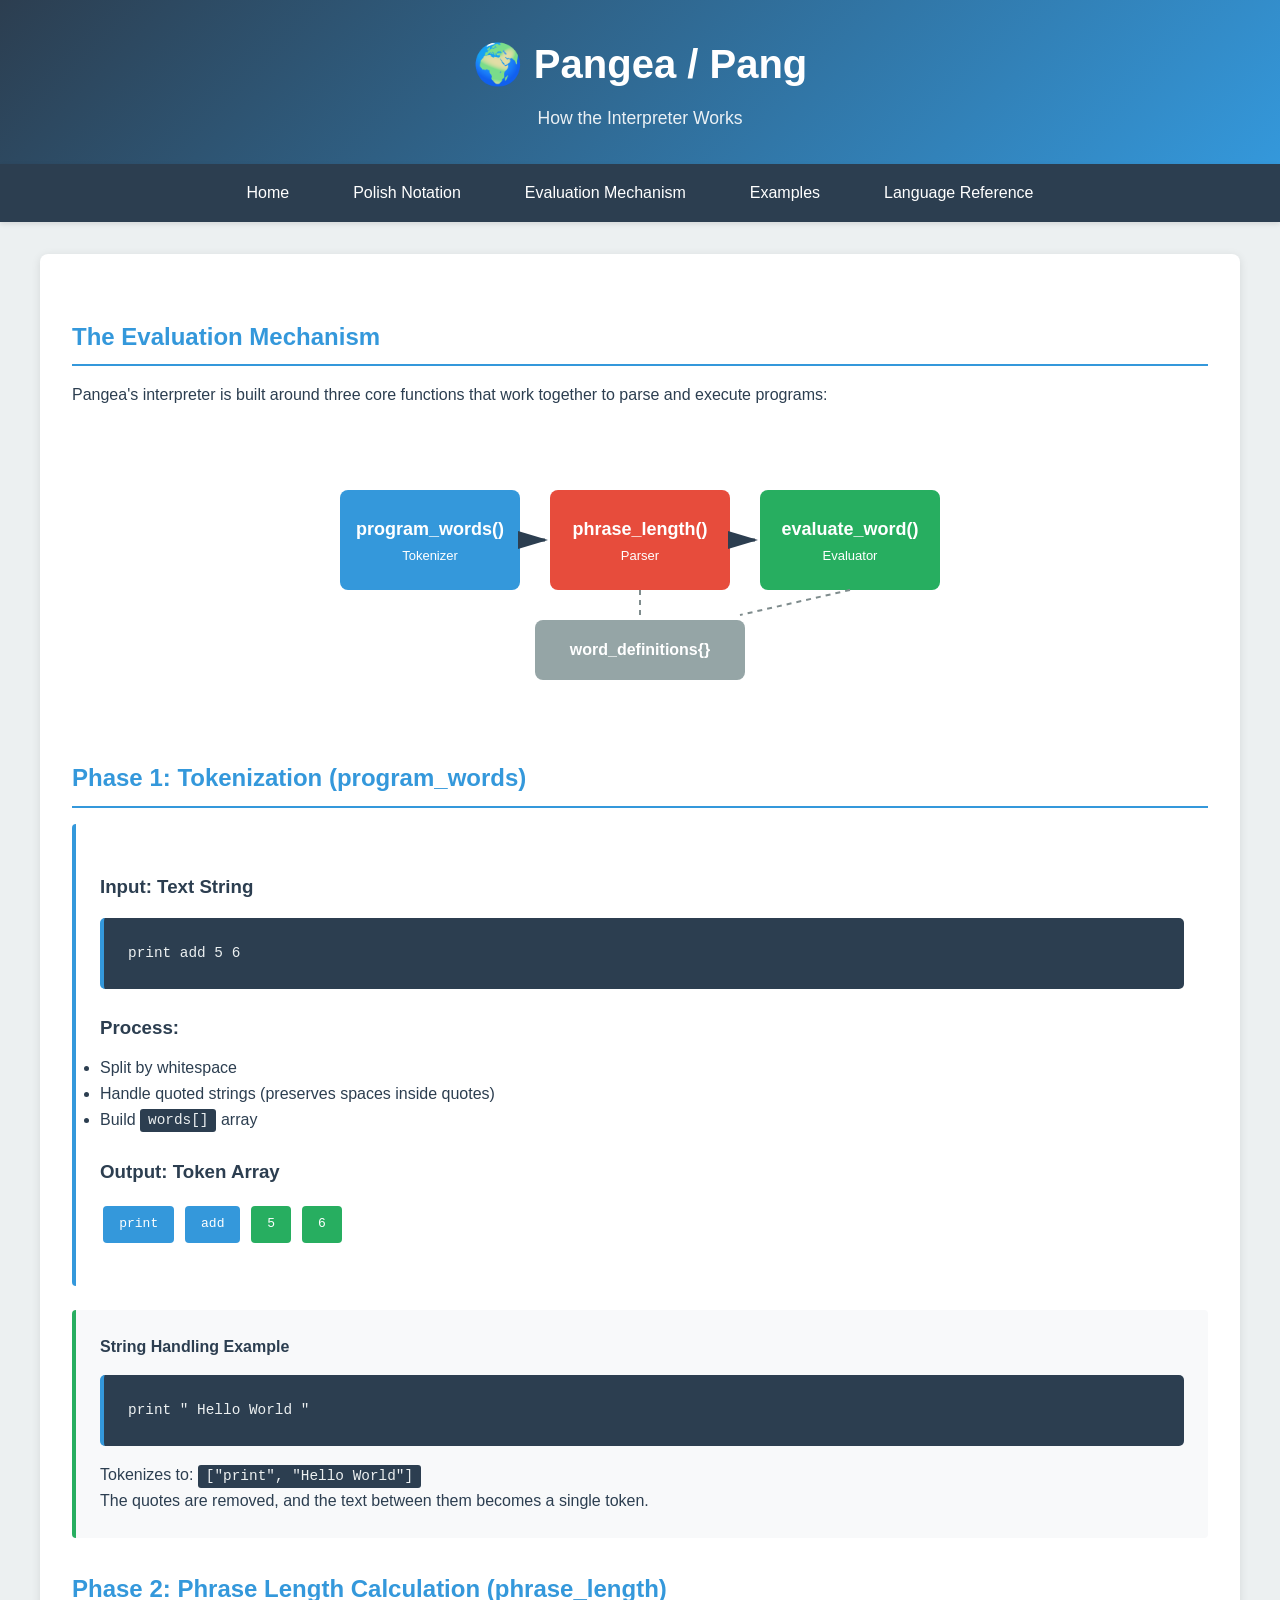
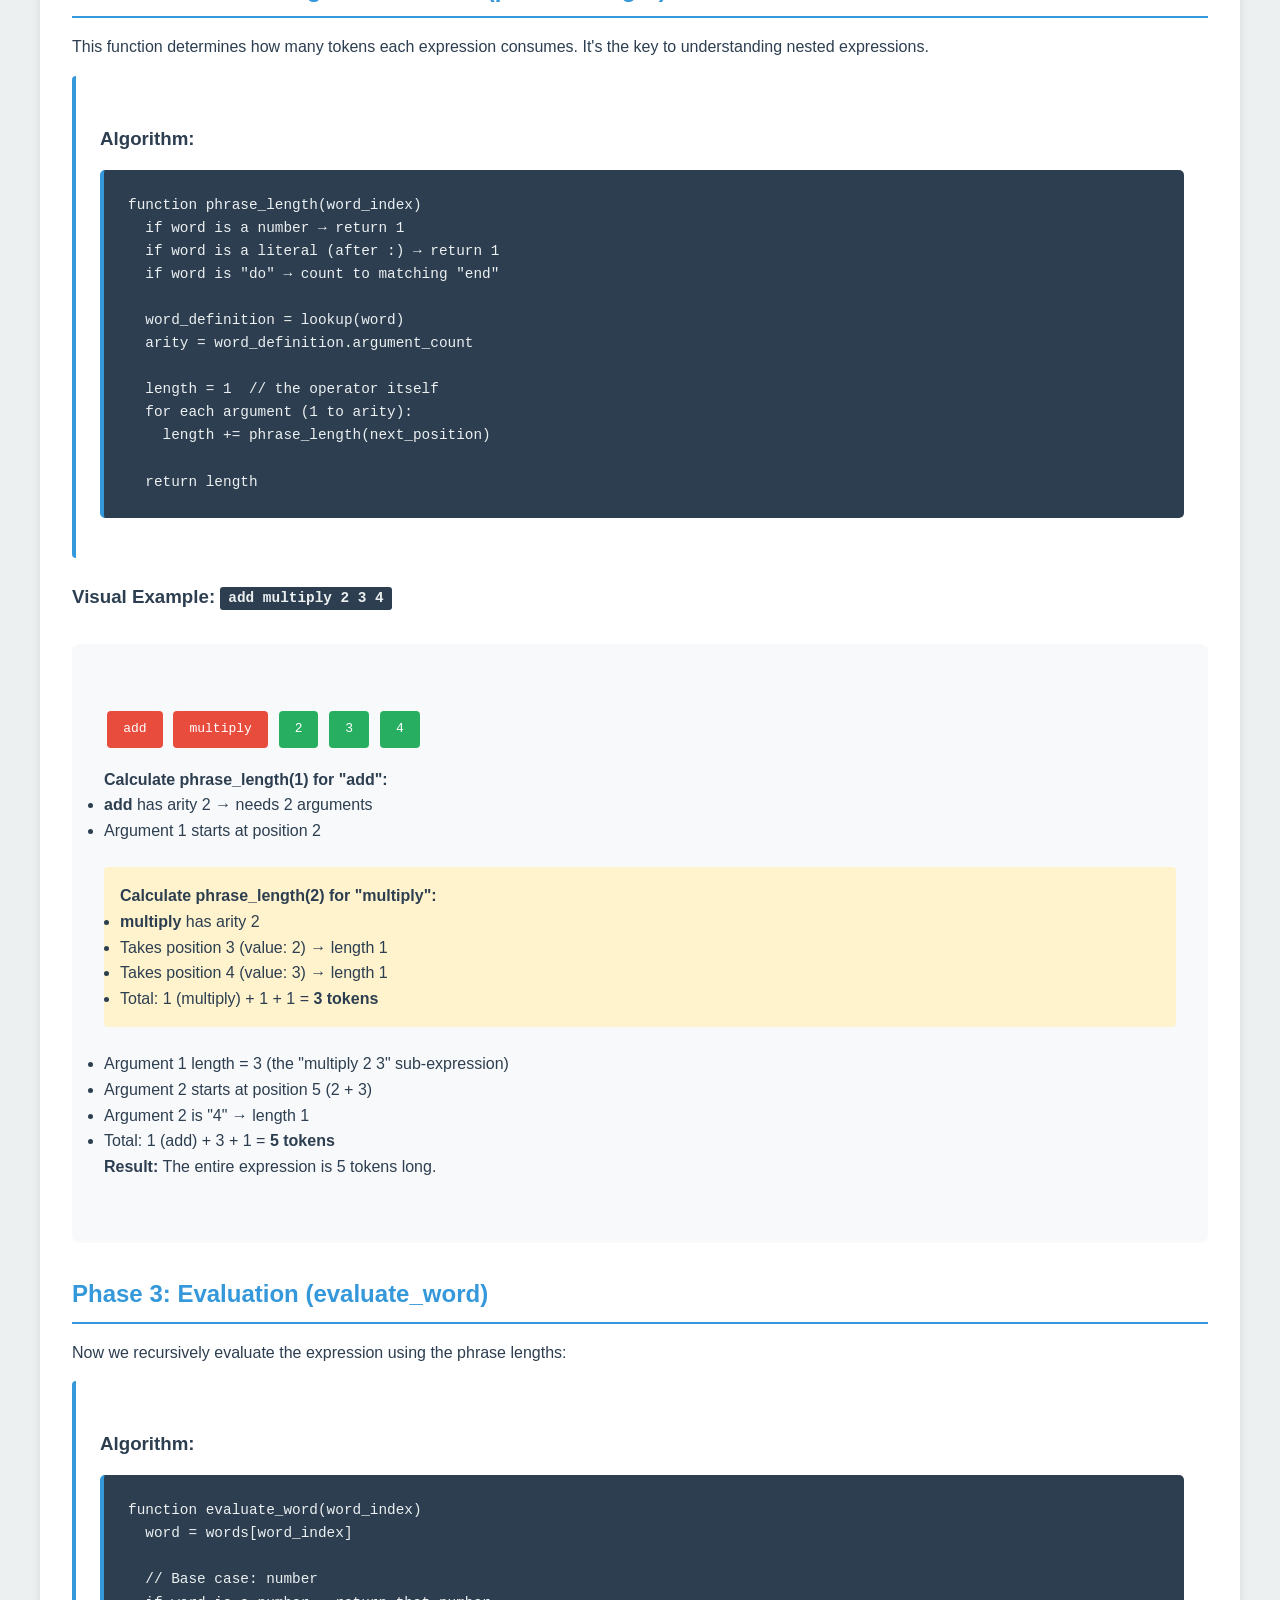
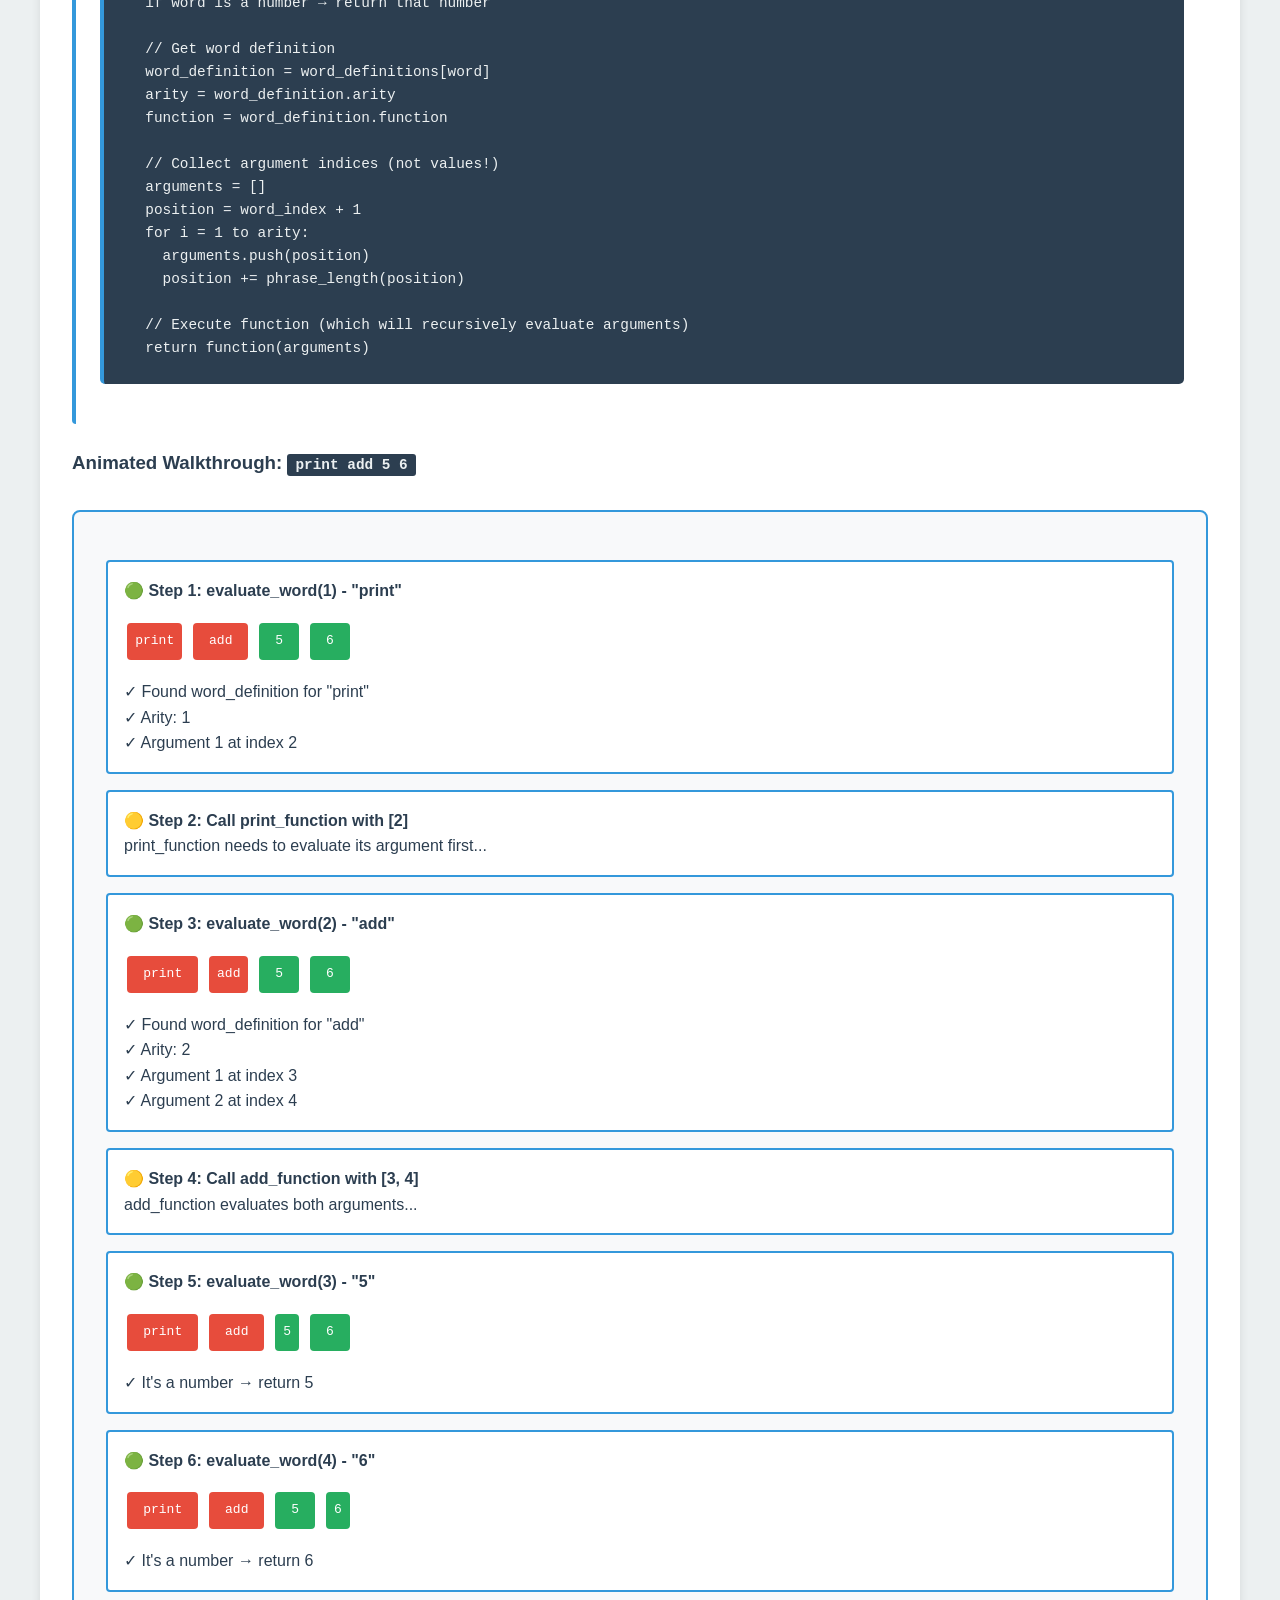
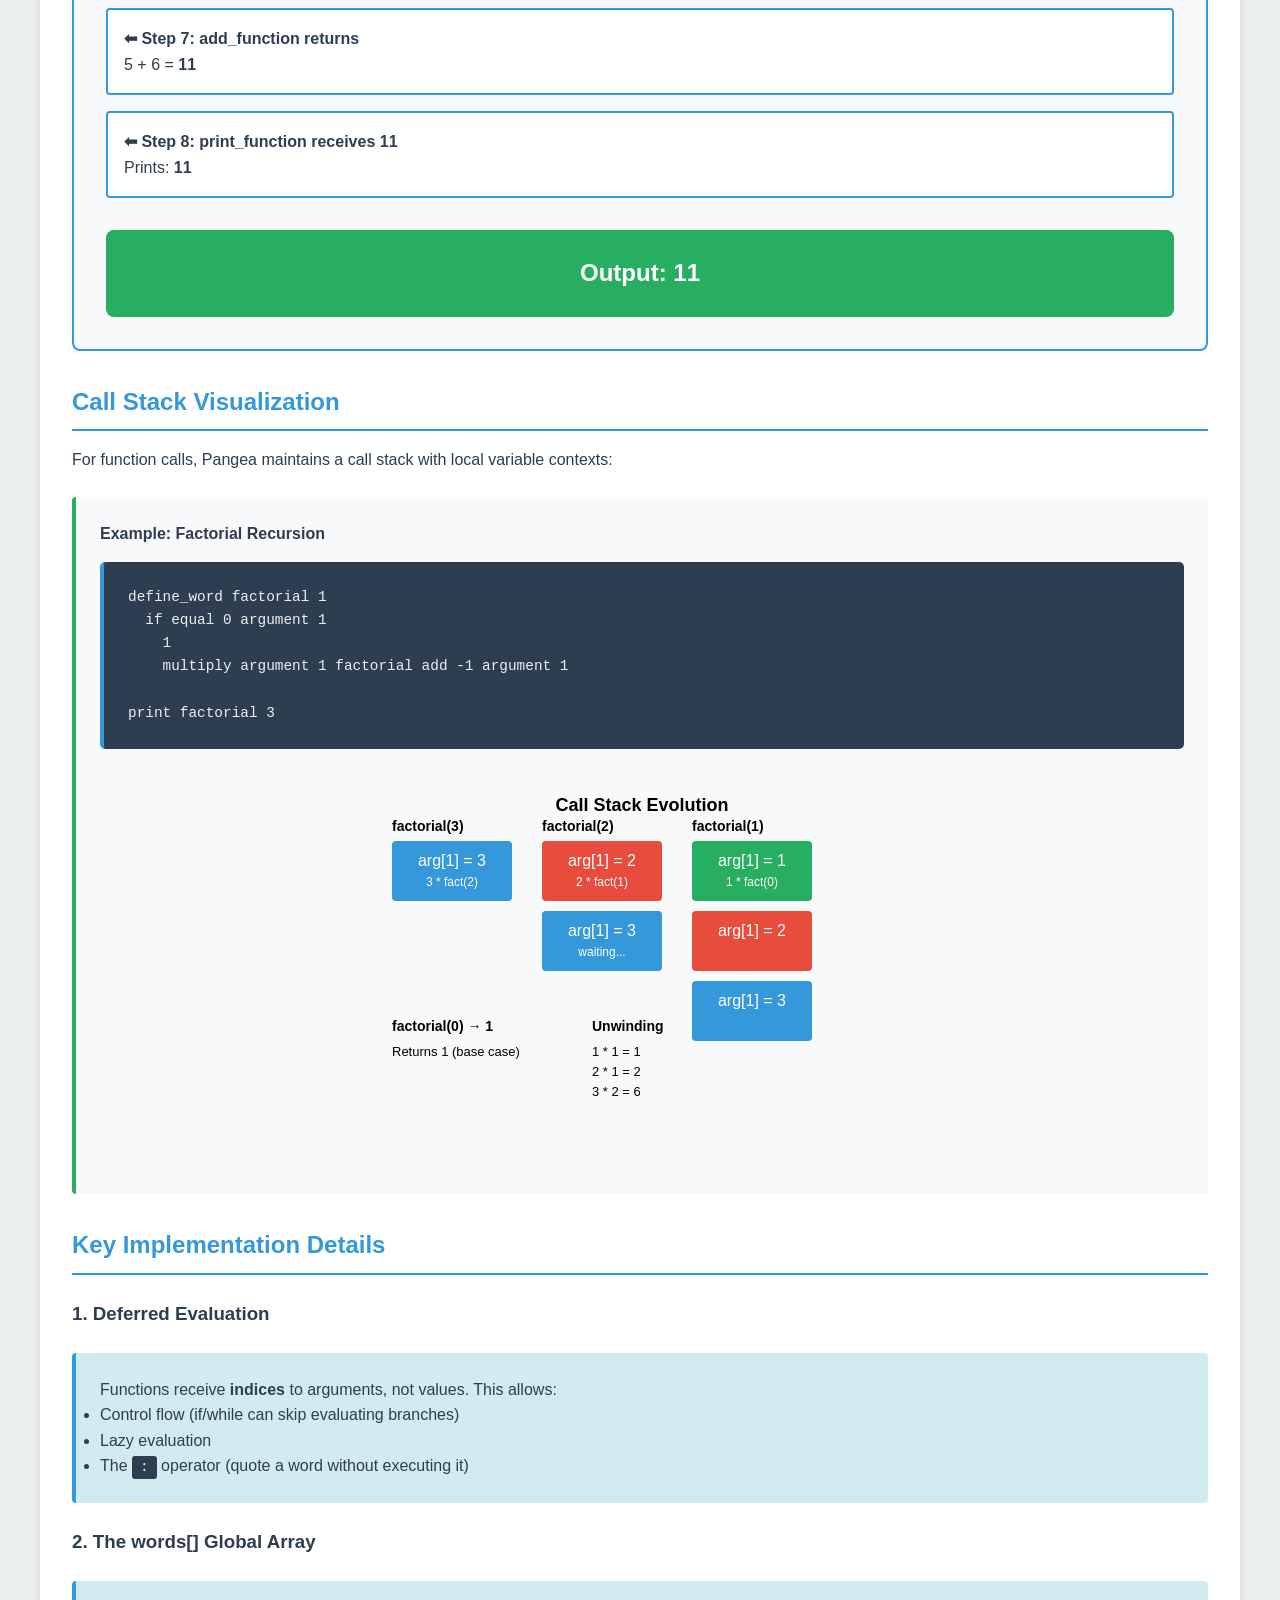
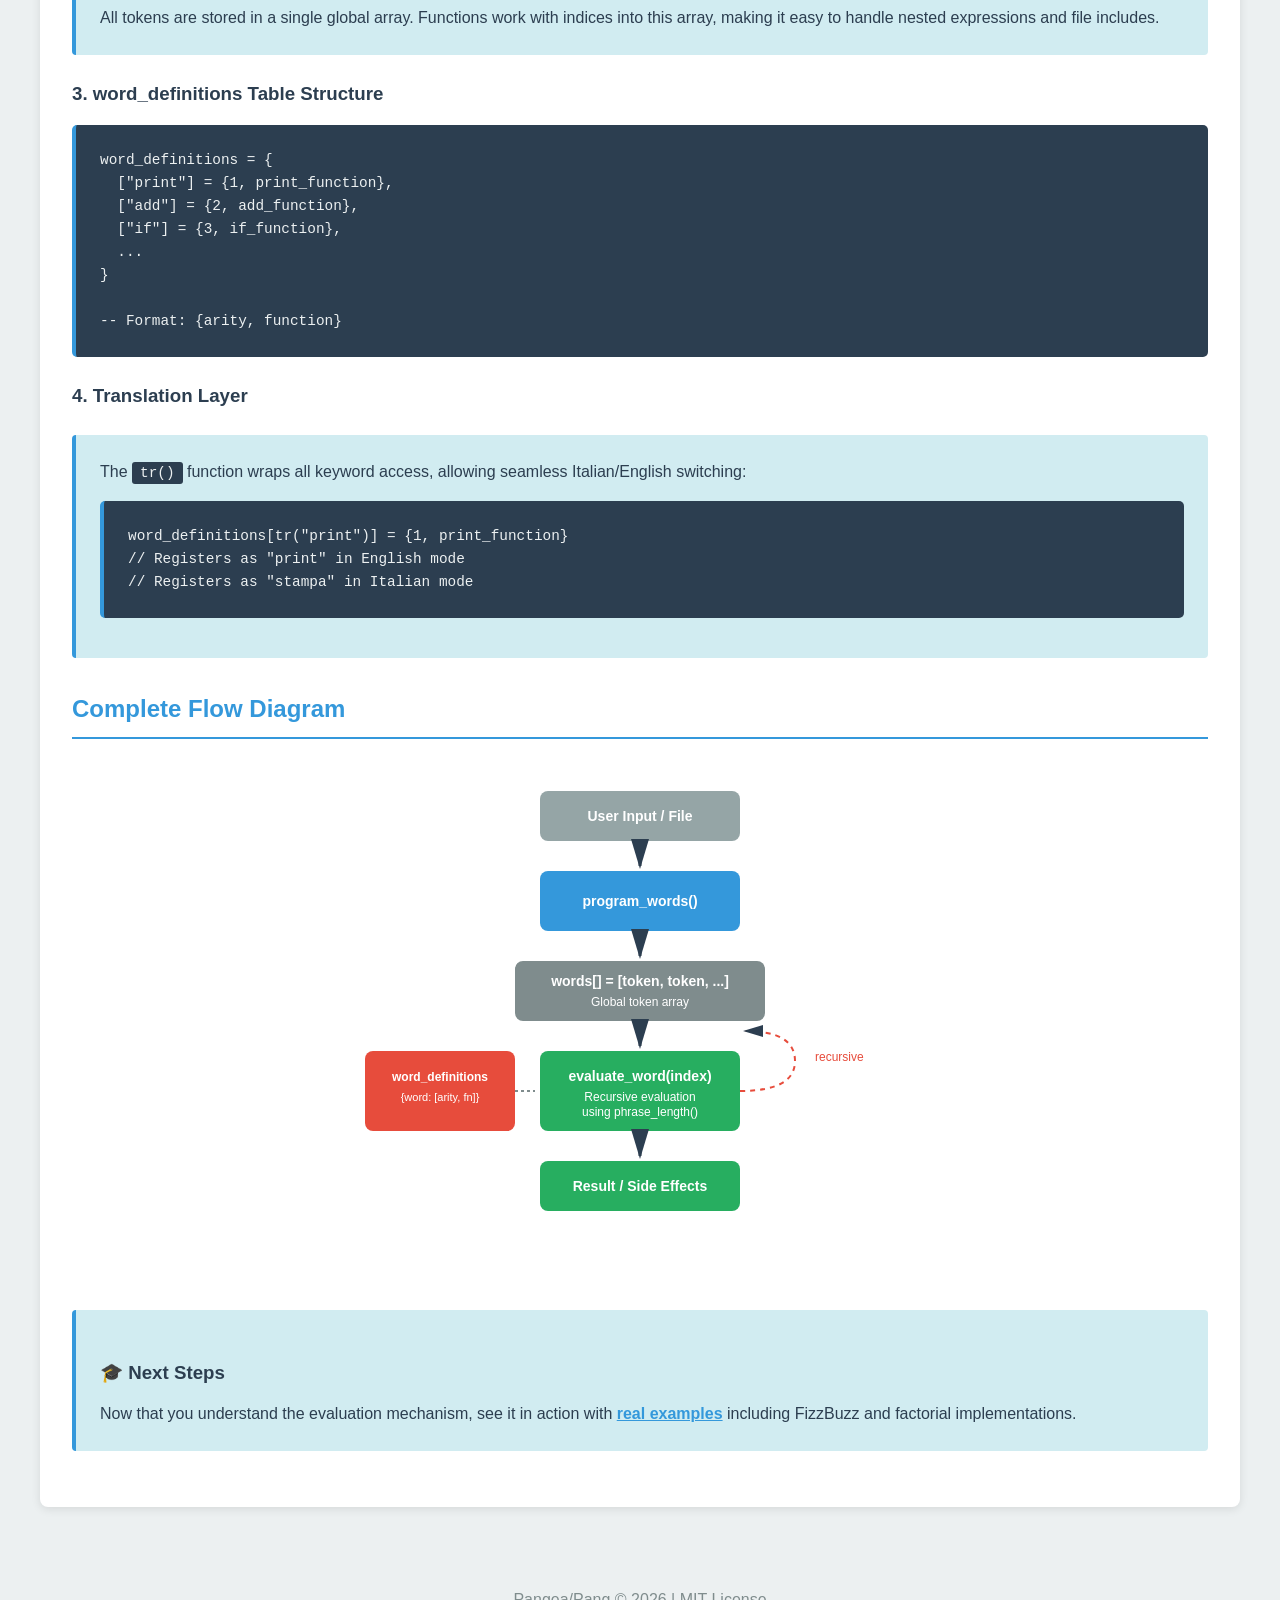
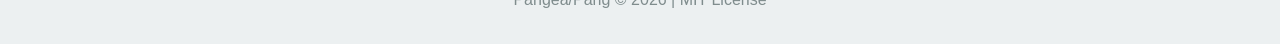
==== docs/evaluation.html @ a534d38c "Add Polish Notation documentation and complete language reference - Created a new HTML document for " ====
<!DOCTYPE html>
<html lang="en">

<head>
    <meta charset="UTF-8">
    <meta name="viewport" content="width=device-width, initial-scale=1.0">
    <title>Evaluation Mechanism - Pangea Documentation</title>
    <link rel="stylesheet" href="css/style.css">
    <style>
        .step-animation {
            margin: 2rem 0;
            padding: 2rem;
            background: #f8f9fa;
            border-radius: 8px;
        }

        @keyframes highlight {

            0%,
            100% {
                background: transparent;
            }

            50% {
                background: #fff3cd;
            }
        }

        .current-token {
            animation: highlight 1.5s ease-in-out infinite;
            padding: 0.5rem;
            border-radius: 4px;
        }

        .phase {
            background: white;
            padding: 1.5rem;
            margin: 1rem 0;
            border-left: 4px solid var(--secondary-color);
            border-radius: 4px;
        }
    </style>
</head>

<body>
    <header>
        <h1>🌍 Pangea / Pang</h1>
        <p>How the Interpreter Works</p>
    </header>

    <nav>
        <ul>
            <li><a href="index.html">Home</a></li>
            <li><a href="polish-notation.html">Polish Notation</a></li>
            <li><a href="evaluation.html">Evaluation Mechanism</a></li>
            <li><a href="examples.html">Examples</a></li>
            <li><a href="reference.html">Language Reference</a></li>
        </ul>
    </nav>

    <main>
        <h2>The Evaluation Mechanism</h2>

        <p>Pangea's interpreter is built around three core functions that work together to parse and execute programs:
        </p>

        <div class="diagram">
            <svg width="700" height="280" viewBox="0 0 700 280">
                <!-- program_words -->
                <rect x="50" y="50" width="180" height="100" fill="#3498db" rx="8" />
                <text x="140" y="95" text-anchor="middle" fill="white" font-size="18"
                    font-weight="bold">program_words()</text>
                <text x="140" y="120" text-anchor="middle" fill="white" font-size="13">Tokenizer</text>

                <!-- phrase_length -->
                <rect x="260" y="50" width="180" height="100" fill="#e74c3c" rx="8" />
                <text x="350" y="95" text-anchor="middle" fill="white" font-size="18"
                    font-weight="bold">phrase_length()</text>
                <text x="350" y="120" text-anchor="middle" fill="white" font-size="13">Parser</text>

                <!-- evaluate_word -->
                <rect x="470" y="50" width="180" height="100" fill="#27ae60" rx="8" />
                <text x="560" y="95" text-anchor="middle" fill="white" font-size="18"
                    font-weight="bold">evaluate_word()</text>
                <text x="560" y="120" text-anchor="middle" fill="white" font-size="13">Evaluator</text>

                <!-- Arrows -->
                <path d="M 230 100 L 255 100" stroke="#2c3e50" stroke-width="3" marker-end="url(#arrow)" />
                <path d="M 440 100 L 465 100" stroke="#2c3e50" stroke-width="3" marker-end="url(#arrow)" />

                <!-- word_definitions (data structure) -->
                <rect x="245" y="180" width="210" height="60" fill="#95a5a6" rx="8" />
                <text x="350" y="215" text-anchor="middle" fill="white" font-size="16"
                    font-weight="bold">word_definitions{}</text>

                <!-- Connections to word_definitions -->
                <path d="M 350 150 L 350 175" stroke="#7f8c8d" stroke-width="2" stroke-dasharray="5,5" />
                <path d="M 560 150 L 450 175" stroke="#7f8c8d" stroke-width="2" stroke-dasharray="5,5" />

                <defs>
                    <marker id="arrow" markerWidth="10" markerHeight="10" refX="9" refY="3" orient="auto">
                        <polygon points="0 0, 10 3, 0 6" fill="#2c3e50" />
                    </marker>
                </defs>
            </svg>
        </div>

        <h2>Phase 1: Tokenization (program_words)</h2>

        <div class="phase">
            <h3>Input: Text String</h3>
            <pre><code>print add 5 6</code></pre>

            <h3>Process:</h3>
            <ul>
                <li>Split by whitespace</li>
                <li>Handle quoted strings (preserves spaces inside quotes)</li>
                <li>Build <code>words[]</code> array</li>
            </ul>

            <h3>Output: Token Array</h3>
            <div style="margin: 1rem 0;">
                <span class="token">print</span>
                <span class="token">add</span>
                <span class="token number">5</span>
                <span class="token number">6</span>
            </div>
        </div>

        <div class="example-box">
            <h4>String Handling Example</h4>
            <pre><code>print " Hello World "</code></pre>
            <p>Tokenizes to: <code>["print", "Hello World"]</code></p>
            <p>The quotes are removed, and the text between them becomes a single token.</p>
        </div>

        <h2>Phase 2: Phrase Length Calculation (phrase_length)</h2>

        <p>This function determines how many tokens each expression consumes. It's the key to understanding nested
            expressions.</p>

        <div class="phase">
            <h3>Algorithm:</h3>
            <pre><code>function phrase_length(word_index)
  if word is a number → return 1
  if word is a literal (after :) → return 1
  if word is "do" → count to matching "end"
  
  word_definition = lookup(word)
  arity = word_definition.argument_count
  
  length = 1  // the operator itself
  for each argument (1 to arity):
    length += phrase_length(next_position)
  
  return length</code></pre>
        </div>

        <h3>Visual Example: <code>add multiply 2 3 4</code></h3>

        <div class="step-animation">
            <div style="margin: 2rem 0;">
                <div style="margin: 1rem 0;">
                    <span class="token operator">add</span>
                    <span class="token operator">multiply</span>
                    <span class="token number">2</span>
                    <span class="token number">3</span>
                    <span class="token number">4</span>
                </div>

                <h4>Calculate phrase_length(1) for "add":</h4>
                <ul>
                    <li><strong>add</strong> has arity 2 → needs 2 arguments</li>
                    <li>Argument 1 starts at position 2</li>
                </ul>

                <div style="margin: 1.5rem 0; padding: 1rem; background: #fff3cd; border-radius: 4px;">
                    <h4>Calculate phrase_length(2) for "multiply":</h4>
                    <ul>
                        <li><strong>multiply</strong> has arity 2</li>
                        <li>Takes position 3 (value: 2) → length 1</li>
                        <li>Takes position 4 (value: 3) → length 1</li>
                        <li>Total: 1 (multiply) + 1 + 1 = <strong>3 tokens</strong></li>
                    </ul>
                </div>

                <ul>
                    <li>Argument 1 length = 3 (the "multiply 2 3" sub-expression)</li>
                    <li>Argument 2 starts at position 5 (2 + 3)</li>
                    <li>Argument 2 is "4" → length 1</li>
                    <li>Total: 1 (add) + 3 + 1 = <strong>5 tokens</strong></li>
                </ul>

                <p><strong>Result:</strong> The entire expression is 5 tokens long.</p>
            </div>
        </div>

        <h2>Phase 3: Evaluation (evaluate_word)</h2>

        <p>Now we recursively evaluate the expression using the phrase lengths:</p>

        <div class="phase">
            <h3>Algorithm:</h3>
            <pre><code>function evaluate_word(word_index)
  word = words[word_index]
  
  // Base case: number
  if word is a number → return that number
  
  // Get word definition
  word_definition = word_definitions[word]
  arity = word_definition.arity
  function = word_definition.function
  
  // Collect argument indices (not values!)
  arguments = []
  position = word_index + 1
  for i = 1 to arity:
    arguments.push(position)
    position += phrase_length(position)
  
  // Execute function (which will recursively evaluate arguments)
  return function(arguments)</code></pre>
        </div>

        <h3>Animated Walkthrough: <code>print add 5 6</code></h3>

        <div class="animation-container">
            <div class="eval-step">
                <h4>🟢 Step 1: evaluate_word(1) - "print"</h4>
                <div style="margin: 1rem 0;">
                    <span class="token operator current-token">print</span>
                    <span class="token operator">add</span>
                    <span class="token number">5</span>
                    <span class="token number">6</span>
                </div>
                <p>✓ Found word_definition for "print"<br>
                    ✓ Arity: 1<br>
                    ✓ Argument 1 at index 2</p>
            </div>

            <div class="eval-step">
                <h4>🟡 Step 2: Call print_function with [2]</h4>
                <p>print_function needs to evaluate its argument first...</p>
            </div>

            <div class="eval-step">
                <h4>🟢 Step 3: evaluate_word(2) - "add"</h4>
                <div style="margin: 1rem 0;">
                    <span class="token operator">print</span>
                    <span class="token operator current-token">add</span>
                    <span class="token number">5</span>
                    <span class="token number">6</span>
                </div>
                <p>✓ Found word_definition for "add"<br>
                    ✓ Arity: 2<br>
                    ✓ Argument 1 at index 3<br>
                    ✓ Argument 2 at index 4</p>
            </div>

            <div class="eval-step">
                <h4>🟡 Step 4: Call add_function with [3, 4]</h4>
                <p>add_function evaluates both arguments...</p>
            </div>

            <div class="eval-step">
                <h4>🟢 Step 5: evaluate_word(3) - "5"</h4>
                <div style="margin: 1rem 0;">
                    <span class="token operator">print</span>
                    <span class="token operator">add</span>
                    <span class="token number current-token">5</span>
                    <span class="token number">6</span>
                </div>
                <p>✓ It's a number → return 5</p>
            </div>

            <div class="eval-step">
                <h4>🟢 Step 6: evaluate_word(4) - "6"</h4>
                <div style="margin: 1rem 0;">
                    <span class="token operator">print</span>
                    <span class="token operator">add</span>
                    <span class="token number">5</span>
                    <span class="token number current-token">6</span>
                </div>
                <p>✓ It's a number → return 6</p>
            </div>

            <div class="eval-step">
                <h4>⬅ Step 7: add_function returns</h4>
                <p>5 + 6 = <strong>11</strong></p>
            </div>

            <div class="eval-step">
                <h4>⬅ Step 8: print_function receives 11</h4>
                <p>Prints: <strong>11</strong></p>
            </div>

            <div
                style="text-align: center; background: #27ae60; color: white; padding: 1.5rem; border-radius: 8px; font-size: 1.5rem; margin-top: 2rem;">
                <strong>Output: 11</strong>
            </div>
        </div>

        <h2>Call Stack Visualization</h2>

        <p>For function calls, Pangea maintains a call stack with local variable contexts:</p>

        <div class="example-box">
            <h4>Example: Factorial Recursion</h4>
            <pre><code>define_word factorial 1
  if equal 0 argument 1
    1
    multiply argument 1 factorial add -1 argument 1

print factorial 3</code></pre>

            <div class="diagram">
                <svg width="600" height="350" viewBox="0 0 600 350">
                    <!-- Stack frames -->
                    <text x="300" y="30" text-anchor="middle" font-size="18" font-weight="bold">Call Stack
                        Evolution</text>

                    <!-- Initial state -->
                    <g transform="translate(50, 50)">
                        <text x="0" y="0" font-size="14" font-weight="bold">factorial(3)</text>
                        <rect x="0" y="10" width="120" height="60" fill="#3498db" rx="4" />
                        <text x="60" y="35" text-anchor="middle" fill="white">arg[1] = 3</text>
                        <text x="60" y="55" text-anchor="middle" fill="white" font-size="12">3 * fact(2)</text>
                    </g>

                    <!-- After first recursion -->
                    <g transform="translate(200, 50)">
                        <text x="0" y="0" font-size="14" font-weight="bold">factorial(2)</text>
                        <rect x="0" y="10" width="120" height="60" fill="#e74c3c" rx="4" />
                        <text x="60" y="35" text-anchor="middle" fill="white">arg[1] = 2</text>
                        <text x="60" y="55" text-anchor="middle" fill="white" font-size="12">2 * fact(1)</text>

                        <rect x="0" y="80" width="120" height="60" fill="#3498db" rx="4" />
                        <text x="60" y="105" text-anchor="middle" fill="white">arg[1] = 3</text>
                        <text x="60" y="125" text-anchor="middle" fill="white" font-size="12">waiting...</text>
                    </g>

                    <!-- After second recursion -->
                    <g transform="translate(350, 50)">
                        <text x="0" y="0" font-size="14" font-weight="bold">factorial(1)</text>
                        <rect x="0" y="10" width="120" height="60" fill="#27ae60" rx="4" />
                        <text x="60" y="35" text-anchor="middle" fill="white">arg[1] = 1</text>
                        <text x="60" y="55" text-anchor="middle" fill="white" font-size="12">1 * fact(0)</text>

                        <rect x="0" y="80" width="120" height="60" fill="#e74c3c" rx="4" />
                        <text x="60" y="105" text-anchor="middle" fill="white">arg[1] = 2</text>

                        <rect x="0" y="150" width="120" height="60" fill="#3498db" rx="4" />
                        <text x="60" y="175" text-anchor="middle" fill="white">arg[1] = 3</text>
                    </g>

                    <!-- Base case -->
                    <g transform="translate(50, 250)">
                        <text x="0" y="0" font-size="14" font-weight="bold">factorial(0) → 1</text>
                        <text x="0" y="25" font-size="13">Returns 1 (base case)</text>
                    </g>

                    <!-- Unwinding -->
                    <g transform="translate(250, 250)">
                        <text x="0" y="0" font-size="14" font-weight="bold">Unwinding</text>
                        <text x="0" y="25" font-size="13">1 * 1 = 1</text>
                        <text x="0" y="45" font-size="13">2 * 1 = 2</text>
                        <text x="0" y="65" font-size="13">3 * 2 = 6</text>
                    </g>
                </svg>
            </div>
        </div>

        <h2>Key Implementation Details</h2>

        <h3>1. Deferred Evaluation</h3>
        <div class="info-box">
            <p>Functions receive <strong>indices</strong> to arguments, not values. This allows:</p>
            <ul>
                <li>Control flow (if/while can skip evaluating branches)</li>
                <li>Lazy evaluation</li>
                <li>The <code>:</code> operator (quote a word without executing it)</li>
            </ul>
        </div>

        <h3>2. The words[] Global Array</h3>
        <div class="info-box">
            <p>All tokens are stored in a single global array. Functions work with indices into this array, making it
                easy to handle nested expressions and file includes.</p>
        </div>

        <h3>3. word_definitions Table Structure</h3>
        <pre><code>word_definitions = {
  ["print"] = {1, print_function},
  ["add"] = {2, add_function},
  ["if"] = {3, if_function},
  ...
}

-- Format: {arity, function}</code></pre>

        <h3>4. Translation Layer</h3>
        <div class="info-box">
            <p>The <code>tr()</code> function wraps all keyword access, allowing seamless Italian/English switching:</p>
            <pre><code>word_definitions[tr("print")] = {1, print_function}
// Registers as "print" in English mode
// Registers as "stampa" in Italian mode</code></pre>
        </div>

        <h2>Complete Flow Diagram</h2>

        <div class="diagram">
            <svg width="650" height="500" viewBox="0 0 650 500">
                <!-- User input -->
                <rect x="225" y="20" width="200" height="50" fill="#95a5a6" rx="8" />
                <text x="325" y="50" text-anchor="middle" fill="white" font-size="14" font-weight="bold">User Input /
                    File</text>

                <path d="M 325 70 L 325 95" stroke="#2c3e50" stroke-width="3" marker-end="url(#arrow2)" />

                <!-- Tokenize -->
                <rect x="225" y="100" width="200" height="60" fill="#3498db" rx="8" />
                <text x="325" y="135" text-anchor="middle" fill="white" font-size="14"
                    font-weight="bold">program_words()</text>

                <path d="M 325 160 L 325 185" stroke="#2c3e50" stroke-width="3" marker-end="url(#arrow2)" />

                <!-- words[] array -->
                <rect x="200" y="190" width="250" height="60" fill="#7f8c8d" rx="8" />
                <text x="325" y="215" text-anchor="middle" fill="white" font-size="14" font-weight="bold">words[] =
                    [token, token, ...]</text>
                <text x="325" y="235" text-anchor="middle" fill="white" font-size="12">Global token array</text>

                <path d="M 325 250 L 325 275" stroke="#2c3e50" stroke-width="3" marker-end="url(#arrow2)" />

                <!-- evaluate_word loop -->
                <rect x="225" y="280" width="200" height="80" fill="#27ae60" rx="8" />
                <text x="325" y="310" text-anchor="middle" fill="white" font-size="14"
                    font-weight="bold">evaluate_word(index)</text>
                <text x="325" y="330" text-anchor="middle" fill="white" font-size="12">Recursive evaluation</text>
                <text x="325" y="345" text-anchor="middle" fill="white" font-size="12">using phrase_length()</text>

                <!-- Recursive arrow -->
                <path d="M 425 320 Q 480 320 480 290 Q 480 260 430 260" stroke="#e74c3c" stroke-width="2"
                    stroke-dasharray="5,5" marker-end="url(#arrow2)" fill="none" />
                <text x="500" y="290" fill="#e74c3c" font-size="12">recursive</text>

                <path d="M 325 360 L 325 385" stroke="#2c3e50" stroke-width="3" marker-end="url(#arrow2)" />

                <!-- word_definitions lookup -->
                <rect x="50" y="280" width="150" height="80" fill="#e74c3c" rx="8" />
                <text x="125" y="310" text-anchor="middle" fill="white" font-size="12"
                    font-weight="bold">word_definitions</text>
                <text x="125" y="330" text-anchor="middle" fill="white" font-size="11">{word: [arity, fn]}</text>

                <path d="M 200 320 L 220 320" stroke="#7f8c8d" stroke-width="2" stroke-dasharray="3,3" />

                <!-- Output -->
                <rect x="225" y="390" width="200" height="50" fill="#27ae60" rx="8" />
                <text x="325" y="420" text-anchor="middle" fill="white" font-size="14" font-weight="bold">Result / Side
                    Effects</text>

                <defs>
                    <marker id="arrow2" markerWidth="10" markerHeight="10" refX="9" refY="3" orient="auto">
                        <polygon points="0 0, 10 3, 0 6" fill="#2c3e50" />
                    </marker>
                </defs>
            </svg>
        </div>

        <div class="info-box">
            <h3>🎓 Next Steps</h3>
            <p>Now that you understand the evaluation mechanism, see it in action with <a href="examples.html"
                    style="color: var(--secondary-color);"><strong>real examples</strong></a> including FizzBuzz and
                factorial implementations.</p>
        </div>
    </main>

    <footer>
        <p>Pangea/Pang &copy; 2026 | MIT License</p>
    </footer>

    <defs>
        <marker id="arrow" markerWidth="10" markerHeight="10" refX="9" refY="3" orient="auto">
            <polygon points="0 0, 10 3, 0 6" fill="#2c3e50" />
        </marker>
    </defs>
</body>

</html>
---- docs/css/style.css ----
/* Pangea Documentation Styles */

:root {
    --primary-color: #2c3e50;
    --secondary-color: #3498db;
    --accent-color: #e74c3c;
    --success-color: #27ae60;
    --bg-color: #ecf0f1;
    --code-bg: #2c3e50;
    --code-text: #ecf0f1;
}

* {
    margin: 0;
    padding: 0;
    box-sizing: border-box;
}

body {
    font-family: 'Segoe UI', Tahoma, Geneva, Verdana, sans-serif;
    line-height: 1.6;
    color: var(--primary-color);
    background-color: var(--bg-color);
}

header {
    background: linear-gradient(135deg, var(--primary-color), var(--secondary-color));
    color: white;
    padding: 2rem 0;
    box-shadow: 0 2px 10px rgba(0, 0, 0, 0.1);
}

header h1 {
    text-align: center;
    font-size: 2.5rem;
    margin-bottom: 0.5rem;
}

header p {
    text-align: center;
    font-size: 1.1rem;
    opacity: 0.9;
}

nav {
    background: var(--primary-color);
    padding: 1rem 0;
    position: sticky;
    top: 0;
    z-index: 100;
    box-shadow: 0 2px 5px rgba(0, 0, 0, 0.1);
}

nav ul {
    list-style: none;
    display: flex;
    justify-content: center;
    flex-wrap: wrap;
    gap: 2rem;
    padding: 0 2rem;
}

nav a {
    color: white;
    text-decoration: none;
    padding: 0.5rem 1rem;
    border-radius: 4px;
    transition: background 0.3s;
}

nav a:hover {
    background: var(--secondary-color);
}

main {
    max-width: 1200px;
    margin: 2rem auto;
    padding: 2rem;
    background: white;
    border-radius: 8px;
    box-shadow: 0 2px 10px rgba(0, 0, 0, 0.1);
}

h2 {
    color: var(--secondary-color);
    margin-top: 2rem;
    margin-bottom: 1rem;
    border-bottom: 2px solid var(--secondary-color);
    padding-bottom: 0.5rem;
}

h3 {
    color: var(--primary-color);
    margin-top: 1.5rem;
    margin-bottom: 0.8rem;
}

code {
    background: var(--code-bg);
    color: var(--code-text);
    padding: 0.2rem 0.5rem;
    border-radius: 3px;
    font-family: 'Courier New', monospace;
    font-size: 0.9rem;
}

pre {
    background: var(--code-bg);
    color: var(--code-text);
    padding: 1.5rem;
    border-radius: 5px;
    overflow-x: auto;
    margin: 1rem 0;
    border-left: 4px solid var(--secondary-color);
}

pre code {
    background: none;
    padding: 0;
}

.example-box {
    background: #f8f9fa;
    border-left: 4px solid var(--success-color);
    padding: 1.5rem;
    margin: 1.5rem 0;
    border-radius: 4px;
}

.warning-box {
    background: #fff3cd;
    border-left: 4px solid #ffc107;
    padding: 1.5rem;
    margin: 1.5rem 0;
    border-radius: 4px;
}

.info-box {
    background: #d1ecf1;
    border-left: 4px solid var(--secondary-color);
    padding: 1.5rem;
    margin: 1.5rem 0;
    border-radius: 4px;
}

.animation-container {
    background: #f8f9fa;
    padding: 2rem;
    margin: 2rem 0;
    border-radius: 8px;
    border: 2px solid var(--secondary-color);
}

.stack-visual {
    display: flex;
    flex-direction: column-reverse;
    gap: 0.5rem;
    max-width: 300px;
    margin: 2rem auto;
}

.stack-item {
    background: var(--secondary-color);
    color: white;
    padding: 1rem;
    border-radius: 4px;
    text-align: center;
    animation: stackPush 0.3s ease-out;
}

@keyframes stackPush {
    from {
        transform: translateY(-20px);
        opacity: 0;
    }

    to {
        transform: translateY(0);
        opacity: 1;
    }
}

.eval-step {
    background: white;
    border: 2px solid var(--secondary-color);
    padding: 1rem;
    margin: 1rem 0;
    border-radius: 4px;
    animation: fadeIn 0.5s ease-in;
}

@keyframes fadeIn {
    from {
        opacity: 0;
    }

    to {
        opacity: 1;
    }
}

.token {
    display: inline-block;
    background: var(--secondary-color);
    color: white;
    padding: 0.5rem 1rem;
    margin: 0.2rem;
    border-radius: 4px;
    font-family: monospace;
}

.token.operator {
    background: var(--accent-color);
}

.token.number {
    background: var(--success-color);
}

.token.evaluated {
    background: #95a5a6;
    text-decoration: line-through;
}

.diagram {
    margin: 2rem auto;
    text-align: center;
}

.interactive-demo {
    background: white;
    border: 2px solid var(--secondary-color);
    padding: 2rem;
    margin: 2rem 0;
    border-radius: 8px;
}

.interactive-demo input,
.interactive-demo textarea {
    width: 100%;
    padding: 0.8rem;
    margin: 0.5rem 0;
    border: 2px solid #ddd;
    border-radius: 4px;
    font-family: monospace;
    font-size: 1rem;
}

.interactive-demo button {
    background: var(--secondary-color);
    color: white;
    border: none;
    padding: 0.8rem 2rem;
    border-radius: 4px;
    cursor: pointer;
    font-size: 1rem;
    margin-top: 1rem;
    transition: background 0.3s;
}

.interactive-demo button:hover {
    background: var(--primary-color);
}

.output {
    background: var(--code-bg);
    color: var(--code-text);
    padding: 1rem;
    margin-top: 1rem;
    border-radius: 4px;
    font-family: monospace;
    min-height: 50px;
}

table {
    width: 100%;
    border-collapse: collapse;
    margin: 1.5rem 0;
}

th,
td {
    padding: 1rem;
    text-align: left;
    border-bottom: 1px solid #ddd;
}

th {
    background: var(--secondary-color);
    color: white;
}

tr:hover {
    background: #f8f9fa;
}

footer {
    text-align: center;
    padding: 2rem;
    color: #7f8c8d;
    margin-top: 3rem;
}

/* Responsive */
@media (max-width: 768px) {
    main {
        margin: 1rem;
        padding: 1rem;
    }

    nav ul {
        flex-direction: column;
        gap: 0.5rem;
    }

    header h1 {
        font-size: 2rem;
    }
}
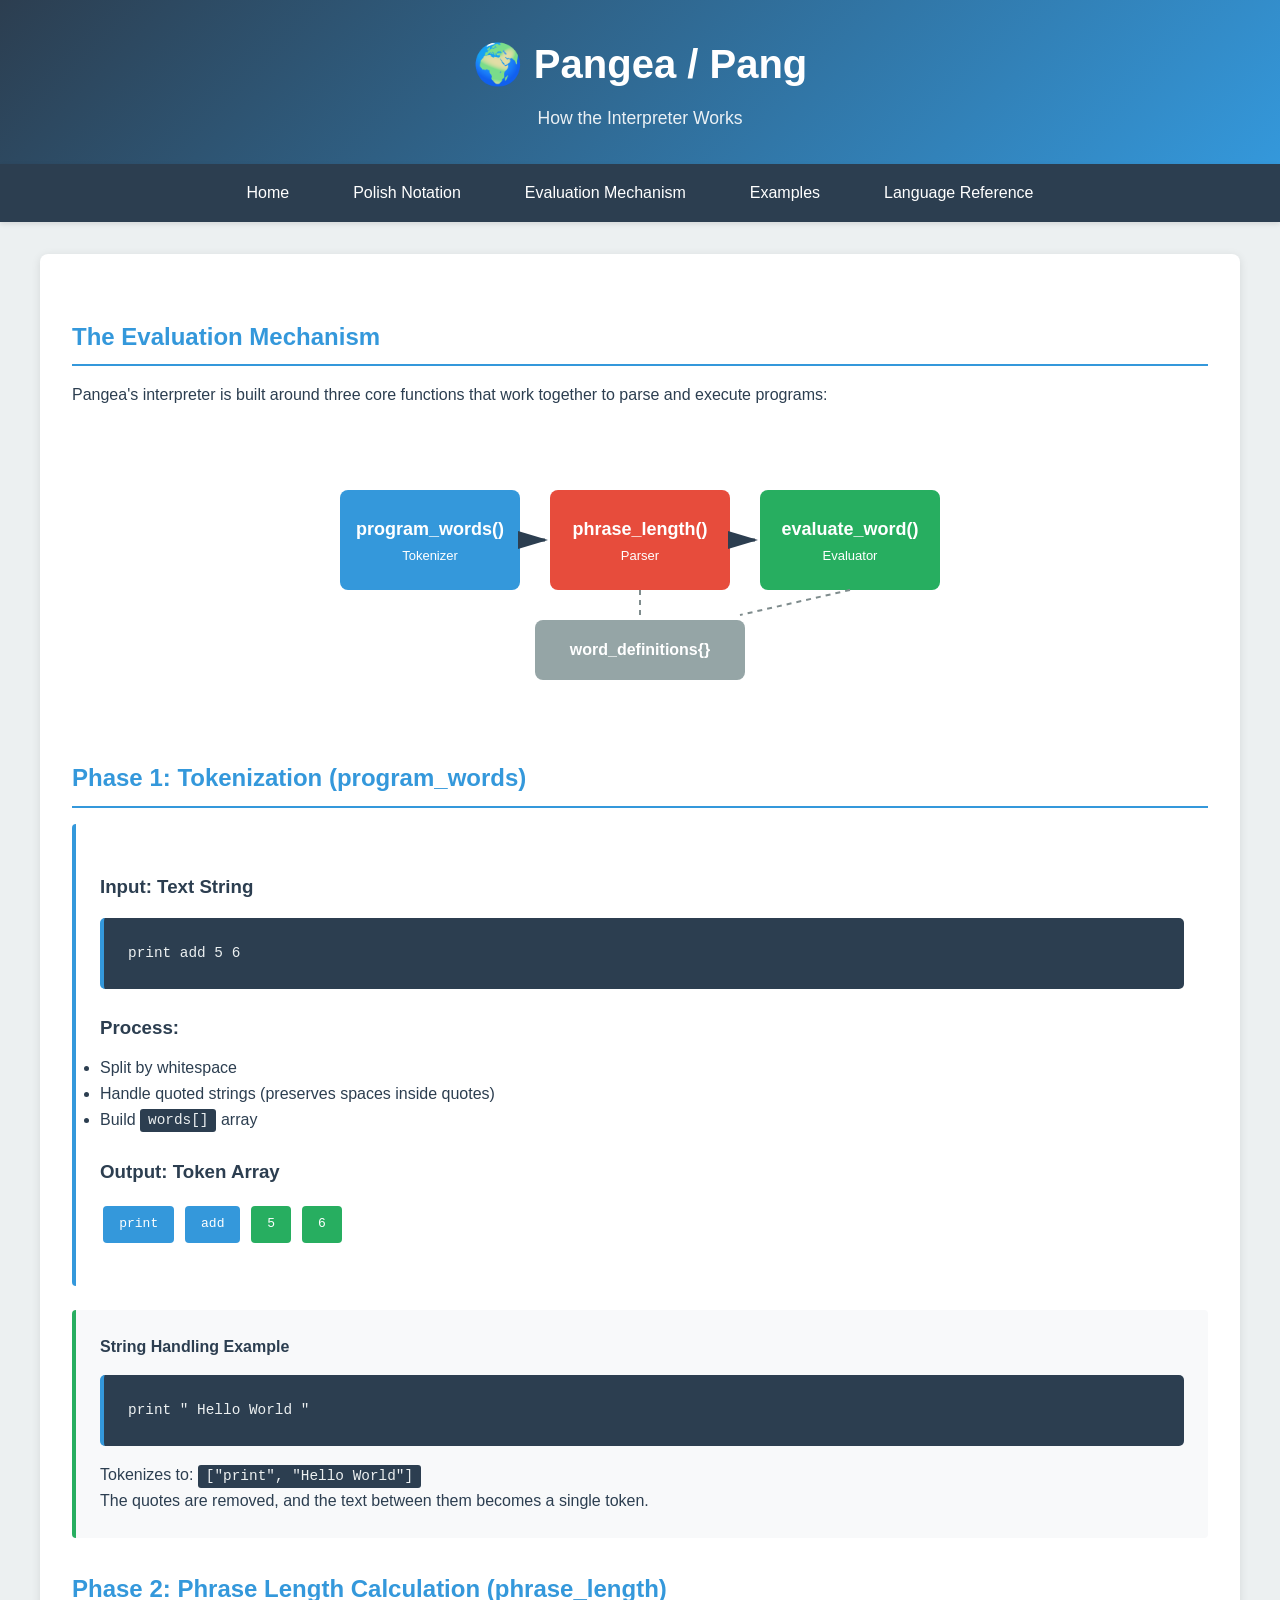
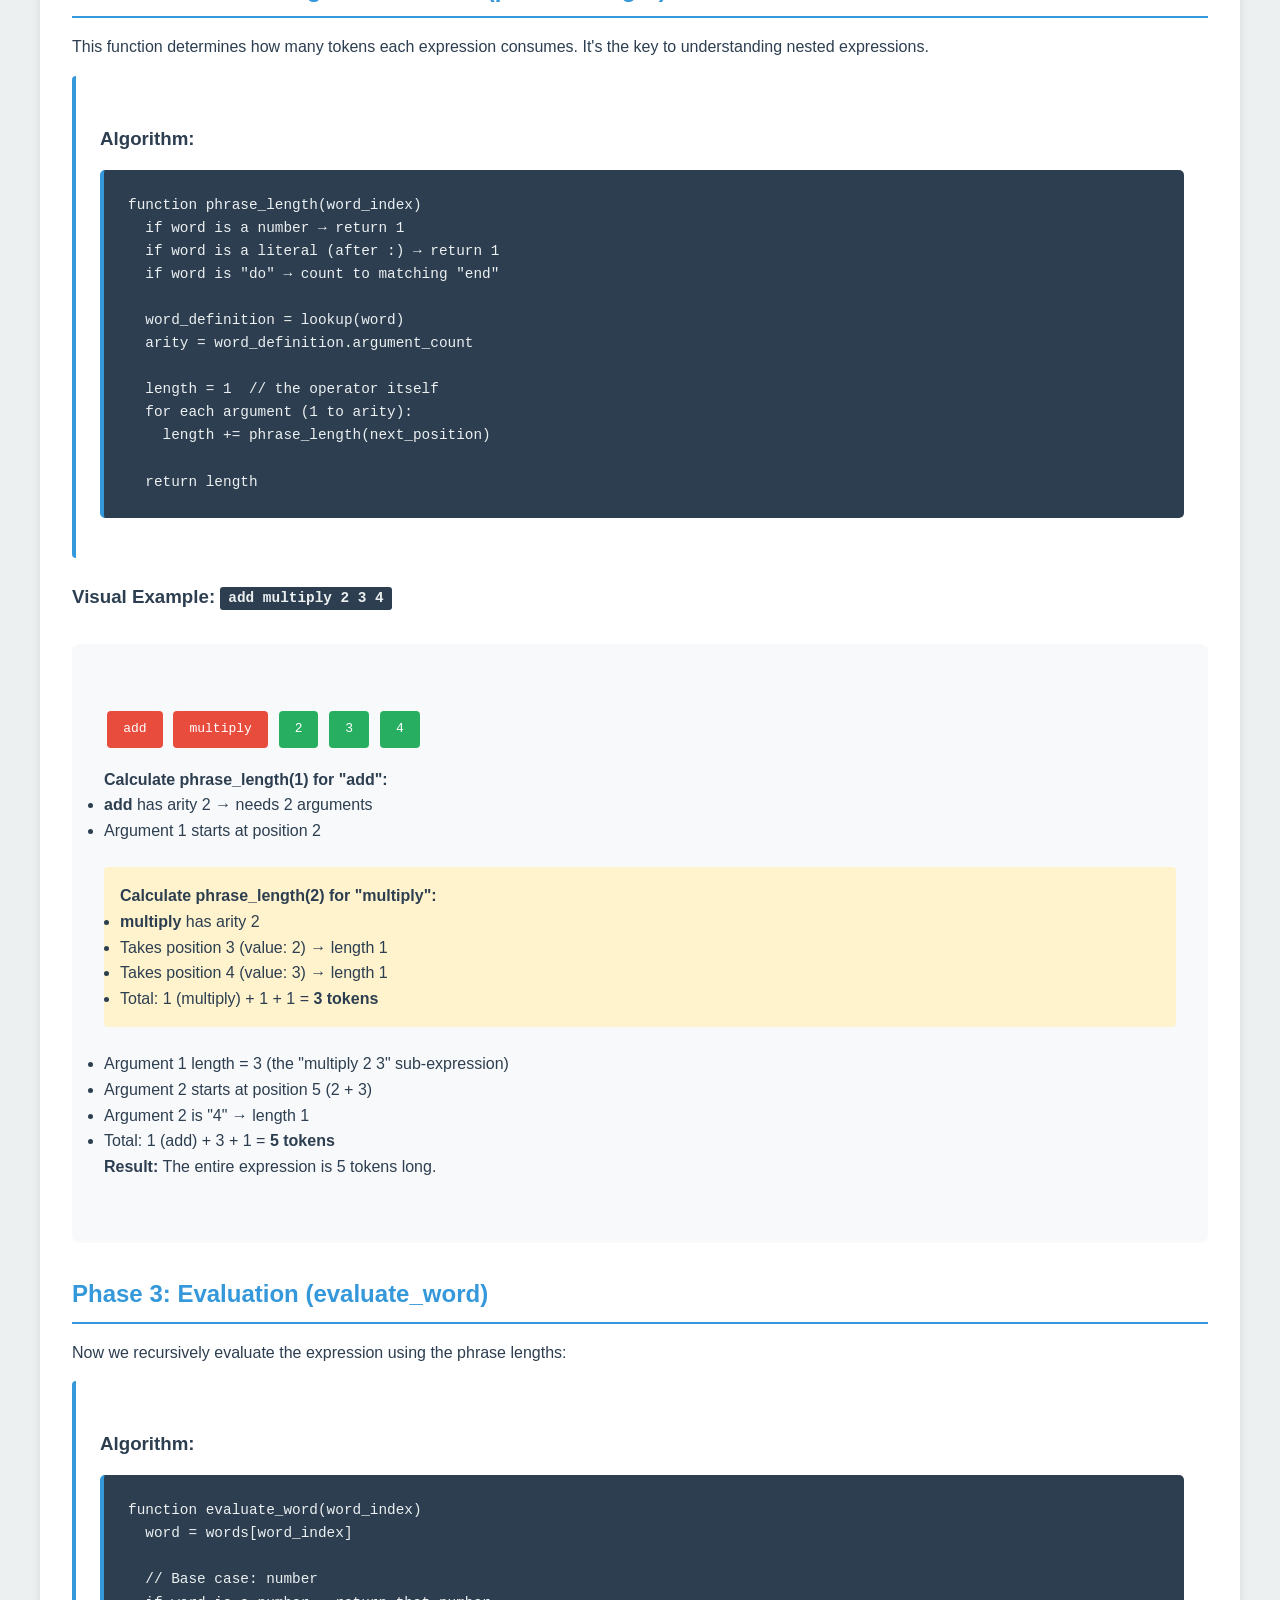
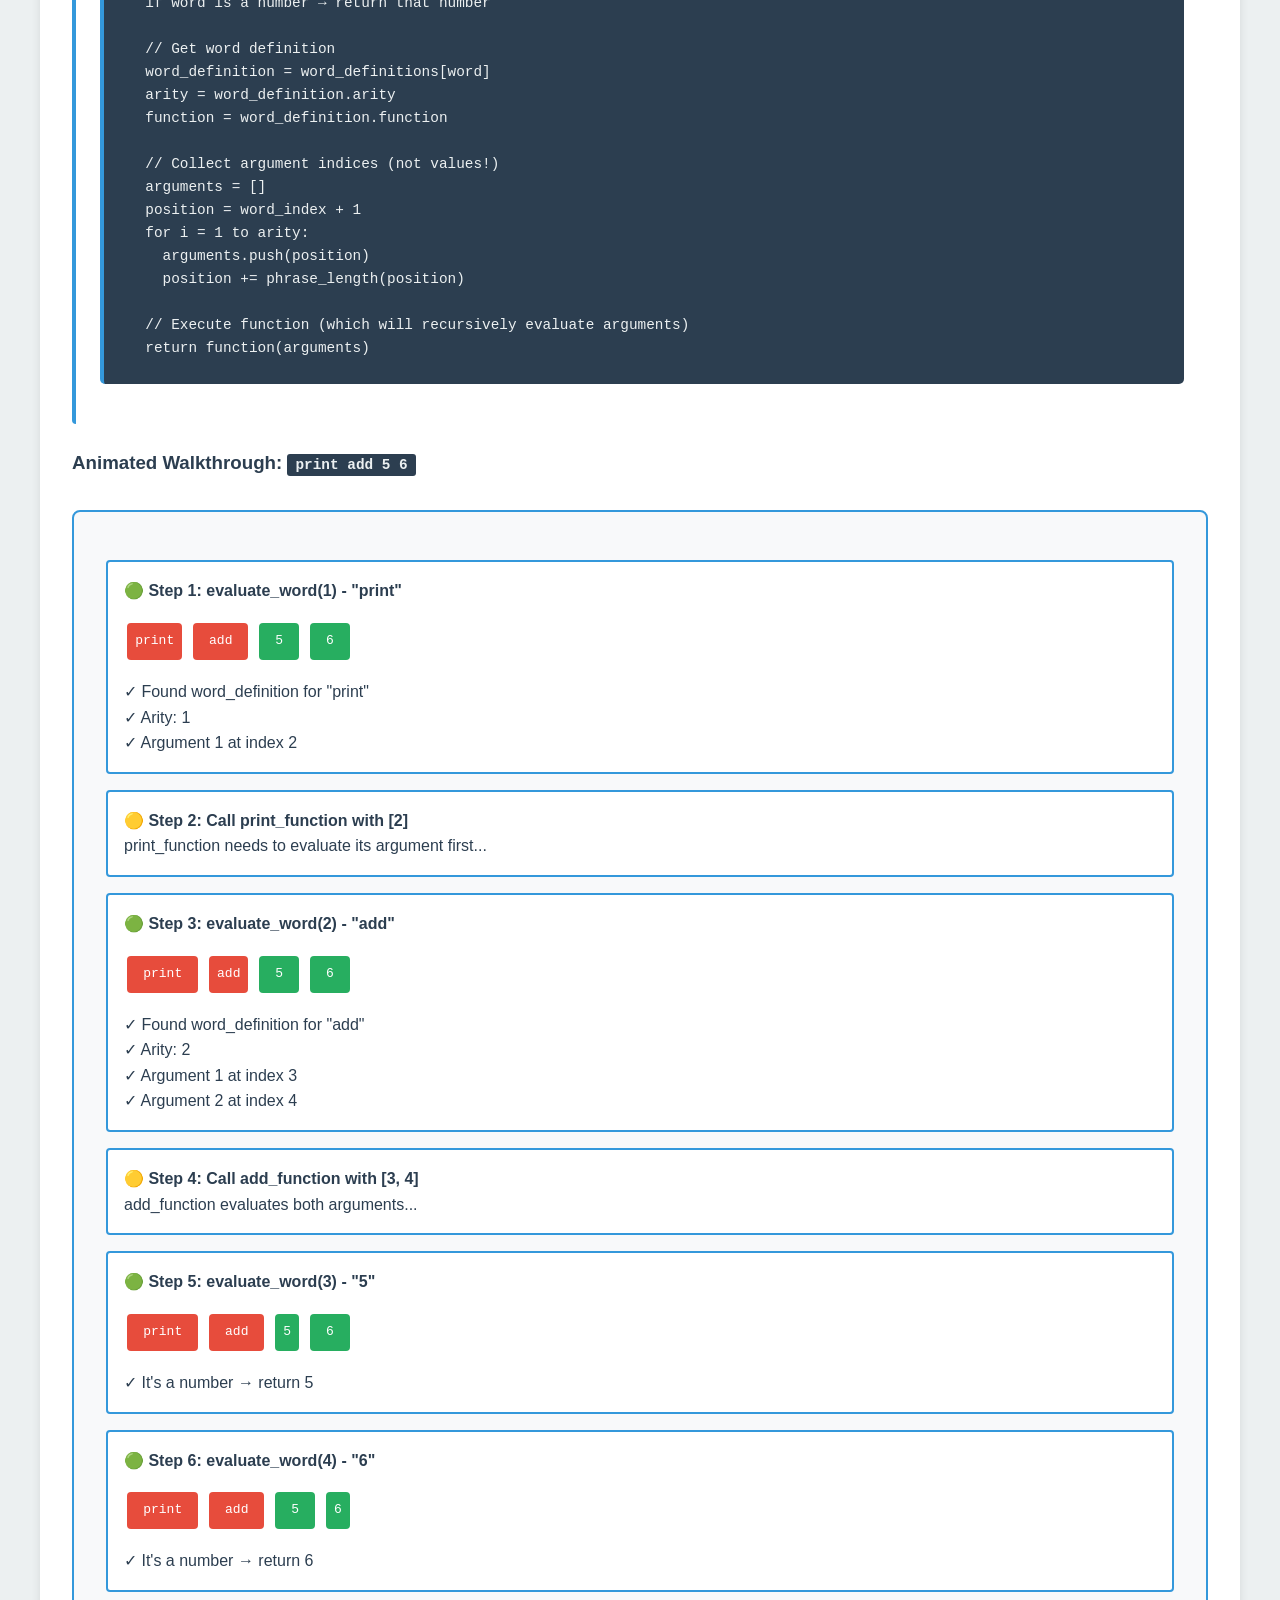
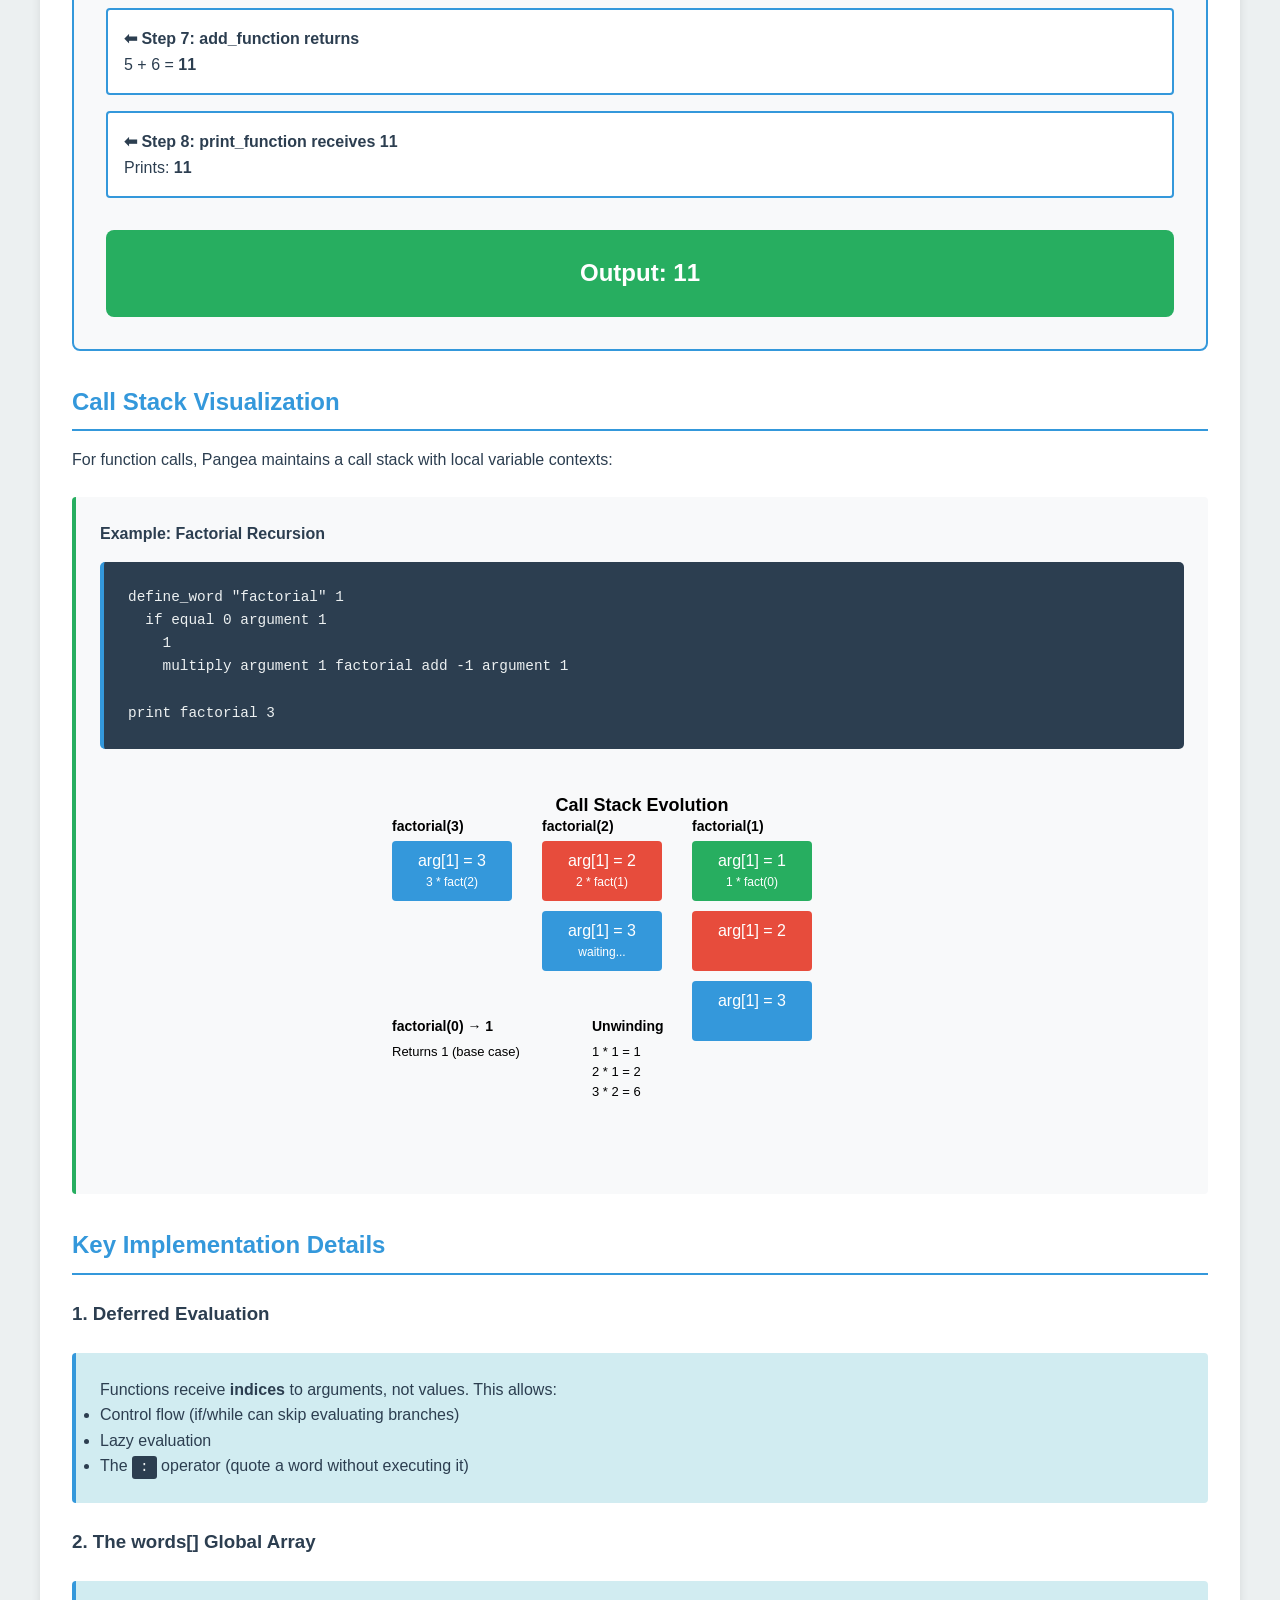
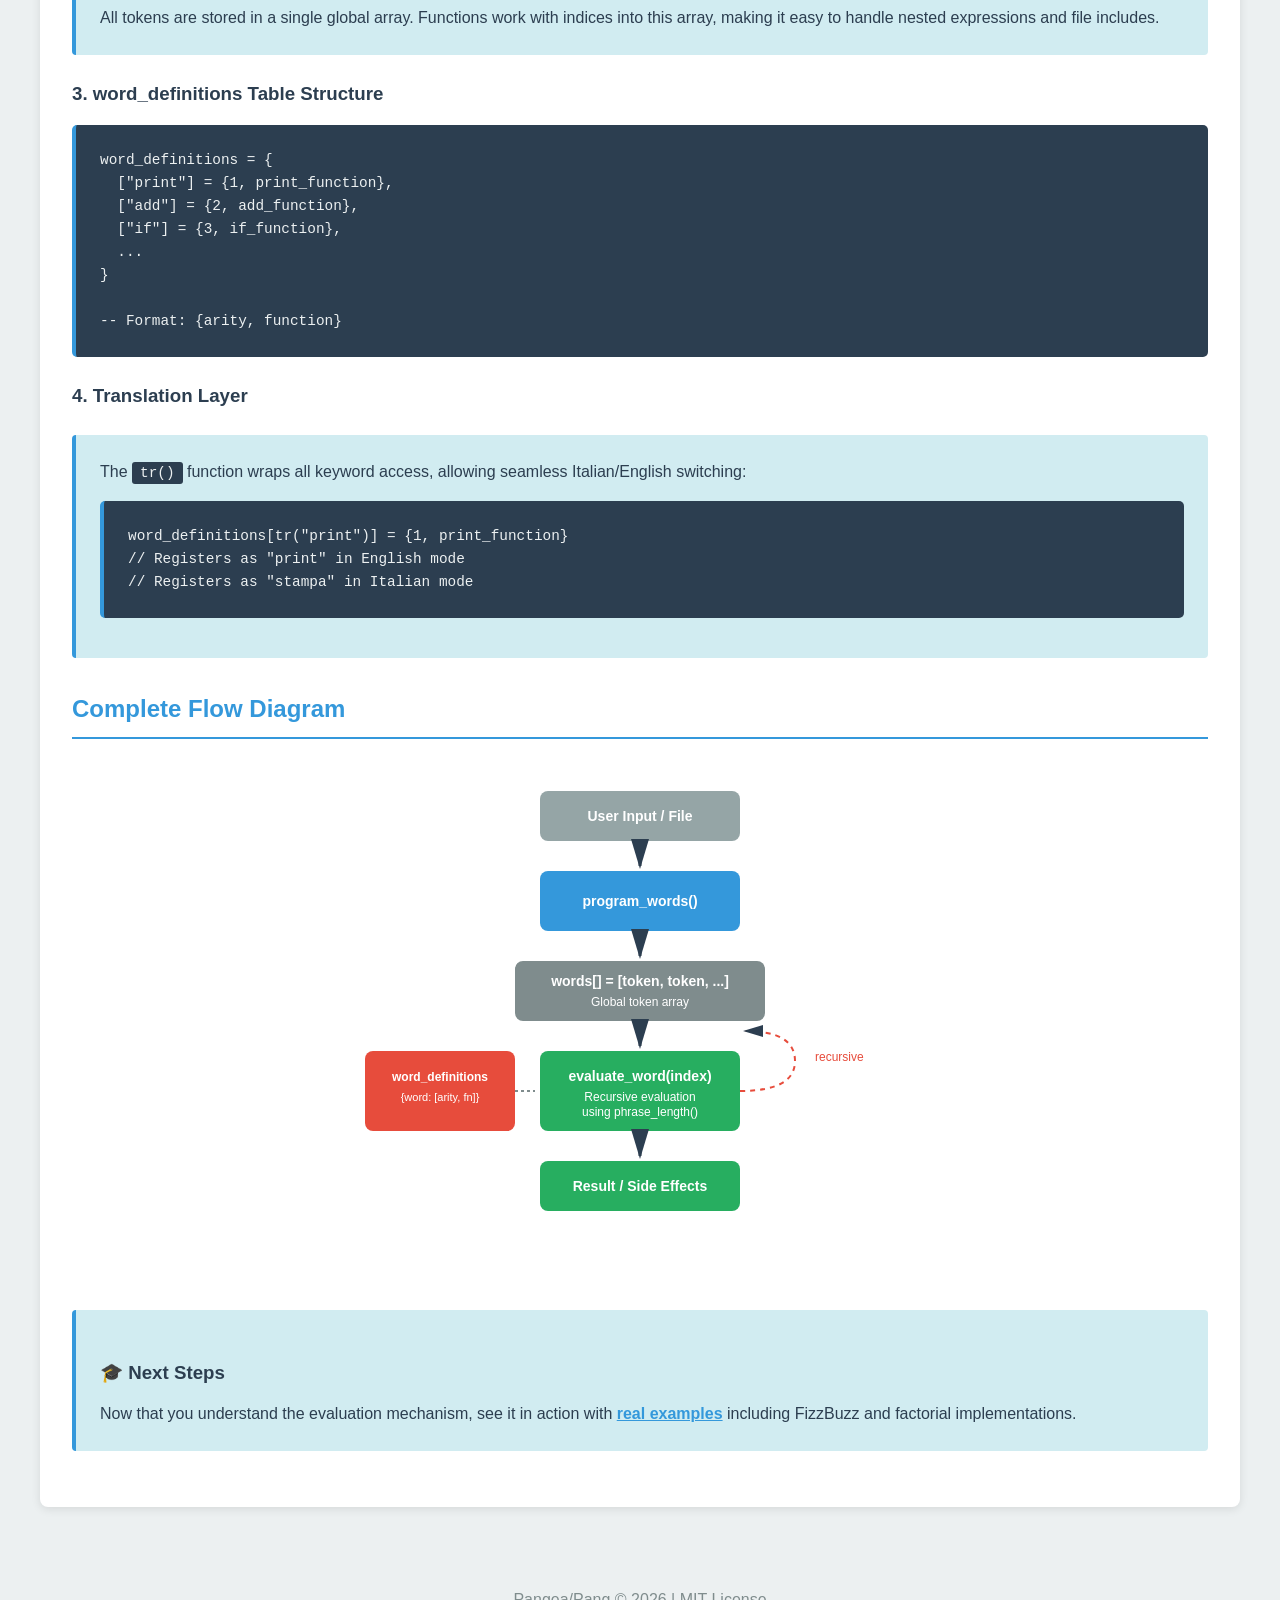
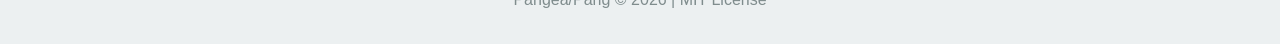
==== commit 051dc5a5: "breaking: remove colon/string literal ops and standardize quoted strings - runtime: quoted string li" ====
--- a/docs/evaluation.html
+++ b/docs/evaluation.html
@@ -1,147 +1,235 @@
-<!DOCTYPE html>
+<!doctype html>
 <html lang="en">
-
-<head>
-    <meta charset="UTF-8">
-    <meta name="viewport" content="width=device-width, initial-scale=1.0">
+  <head>
+    <meta charset="UTF-8" />
+    <meta name="viewport" content="width=device-width, initial-scale=1.0" />
     <title>Evaluation Mechanism - Pangea Documentation</title>
-    <link rel="stylesheet" href="css/style.css">
+    <link rel="stylesheet" href="css/style.css" />
     <style>
-        .step-animation {
-            margin: 2rem 0;
-            padding: 2rem;
-            background: #f8f9fa;
-            border-radius: 8px;
+      .step-animation {
+        margin: 2rem 0;
+        padding: 2rem;
+        background: #f8f9fa;
+        border-radius: 8px;
+      }
+
+      @keyframes highlight {
+        0%,
+        100% {
+          background: transparent;
         }
 
-        @keyframes highlight {
-
-            0%,
-            100% {
-                background: transparent;
-            }
-
-            50% {
-                background: #fff3cd;
-            }
+        50% {
+          background: #fff3cd;
         }
-
-        .current-token {
-            animation: highlight 1.5s ease-in-out infinite;
-            padding: 0.5rem;
-            border-radius: 4px;
-        }
-
-        .phase {
-            background: white;
-            padding: 1.5rem;
-            margin: 1rem 0;
-            border-left: 4px solid var(--secondary-color);
-            border-radius: 4px;
-        }
+      }
+
+      .current-token {
+        animation: highlight 1.5s ease-in-out infinite;
+        padding: 0.5rem;
+        border-radius: 4px;
+      }
+
+      .phase {
+        background: white;
+        padding: 1.5rem;
+        margin: 1rem 0;
+        border-left: 4px solid var(--secondary-color);
+        border-radius: 4px;
+      }
     </style>
-</head>
-
-<body>
+  </head>
+
+  <body>
     <header>
-        <h1>🌍 Pangea / Pang</h1>
-        <p>How the Interpreter Works</p>
+      <h1>🌍 Pangea / Pang</h1>
+      <p>How the Interpreter Works</p>
     </header>
 
     <nav>
+      <ul>
+        <li><a href="index.html">Home</a></li>
+        <li><a href="polish-notation.html">Polish Notation</a></li>
+        <li><a href="evaluation.html">Evaluation Mechanism</a></li>
+        <li><a href="examples.html">Examples</a></li>
+        <li><a href="reference.html">Language Reference</a></li>
+      </ul>
+    </nav>
+
+    <main>
+      <h2>The Evaluation Mechanism</h2>
+
+      <p>
+        Pangea's interpreter is built around three core functions that work
+        together to parse and execute programs:
+      </p>
+
+      <div class="diagram">
+        <svg width="700" height="280" viewBox="0 0 700 280">
+          <!-- program_words -->
+          <rect x="50" y="50" width="180" height="100" fill="#3498db" rx="8" />
+          <text
+            x="140"
+            y="95"
+            text-anchor="middle"
+            fill="white"
+            font-size="18"
+            font-weight="bold"
+          >
+            program_words()
+          </text>
+          <text
+            x="140"
+            y="120"
+            text-anchor="middle"
+            fill="white"
+            font-size="13"
+          >
+            Tokenizer
+          </text>
+
+          <!-- phrase_length -->
+          <rect x="260" y="50" width="180" height="100" fill="#e74c3c" rx="8" />
+          <text
+            x="350"
+            y="95"
+            text-anchor="middle"
+            fill="white"
+            font-size="18"
+            font-weight="bold"
+          >
+            phrase_length()
+          </text>
+          <text
+            x="350"
+            y="120"
+            text-anchor="middle"
+            fill="white"
+            font-size="13"
+          >
+            Parser
+          </text>
+
+          <!-- evaluate_word -->
+          <rect x="470" y="50" width="180" height="100" fill="#27ae60" rx="8" />
+          <text
+            x="560"
+            y="95"
+            text-anchor="middle"
+            fill="white"
+            font-size="18"
+            font-weight="bold"
+          >
+            evaluate_word()
+          </text>
+          <text
+            x="560"
+            y="120"
+            text-anchor="middle"
+            fill="white"
+            font-size="13"
+          >
+            Evaluator
+          </text>
+
+          <!-- Arrows -->
+          <path
+            d="M 230 100 L 255 100"
+            stroke="#2c3e50"
+            stroke-width="3"
+            marker-end="url(#arrow)"
+          />
+          <path
+            d="M 440 100 L 465 100"
+            stroke="#2c3e50"
+            stroke-width="3"
+            marker-end="url(#arrow)"
+          />
+
+          <!-- word_definitions (data structure) -->
+          <rect x="245" y="180" width="210" height="60" fill="#95a5a6" rx="8" />
+          <text
+            x="350"
+            y="215"
+            text-anchor="middle"
+            fill="white"
+            font-size="16"
+            font-weight="bold"
+          >
+            word_definitions{}
+          </text>
+
+          <!-- Connections to word_definitions -->
+          <path
+            d="M 350 150 L 350 175"
+            stroke="#7f8c8d"
+            stroke-width="2"
+            stroke-dasharray="5,5"
+          />
+          <path
+            d="M 560 150 L 450 175"
+            stroke="#7f8c8d"
+            stroke-width="2"
+            stroke-dasharray="5,5"
+          />
+
+          <defs>
+            <marker
+              id="arrow"
+              markerWidth="10"
+              markerHeight="10"
+              refX="9"
+              refY="3"
+              orient="auto"
+            >
+              <polygon points="0 0, 10 3, 0 6" fill="#2c3e50" />
+            </marker>
+          </defs>
+        </svg>
+      </div>
+
+      <h2>Phase 1: Tokenization (program_words)</h2>
+
+      <div class="phase">
+        <h3>Input: Text String</h3>
+        <pre><code>print add 5 6</code></pre>
+
+        <h3>Process:</h3>
         <ul>
-            <li><a href="index.html">Home</a></li>
-            <li><a href="polish-notation.html">Polish Notation</a></li>
-            <li><a href="evaluation.html">Evaluation Mechanism</a></li>
-            <li><a href="examples.html">Examples</a></li>
-            <li><a href="reference.html">Language Reference</a></li>
+          <li>Split by whitespace</li>
+          <li>Handle quoted strings (preserves spaces inside quotes)</li>
+          <li>Build <code>words[]</code> array</li>
         </ul>
-    </nav>
-
-    <main>
-        <h2>The Evaluation Mechanism</h2>
-
-        <p>Pangea's interpreter is built around three core functions that work together to parse and execute programs:
+
+        <h3>Output: Token Array</h3>
+        <div style="margin: 1rem 0">
+          <span class="token">print</span>
+          <span class="token">add</span>
+          <span class="token number">5</span>
+          <span class="token number">6</span>
+        </div>
+      </div>
+
+      <div class="example-box">
+        <h4>String Handling Example</h4>
+        <pre><code>print " Hello World "</code></pre>
+        <p>Tokenizes to: <code>["print", "Hello World"]</code></p>
+        <p>
+          The quotes are removed, and the text between them becomes a single
+          token.
         </p>
-
-        <div class="diagram">
-            <svg width="700" height="280" viewBox="0 0 700 280">
-                <!-- program_words -->
-                <rect x="50" y="50" width="180" height="100" fill="#3498db" rx="8" />
-                <text x="140" y="95" text-anchor="middle" fill="white" font-size="18"
-                    font-weight="bold">program_words()</text>
-                <text x="140" y="120" text-anchor="middle" fill="white" font-size="13">Tokenizer</text>
-
-                <!-- phrase_length -->
-                <rect x="260" y="50" width="180" height="100" fill="#e74c3c" rx="8" />
-                <text x="350" y="95" text-anchor="middle" fill="white" font-size="18"
-                    font-weight="bold">phrase_length()</text>
-                <text x="350" y="120" text-anchor="middle" fill="white" font-size="13">Parser</text>
-
-                <!-- evaluate_word -->
-                <rect x="470" y="50" width="180" height="100" fill="#27ae60" rx="8" />
-                <text x="560" y="95" text-anchor="middle" fill="white" font-size="18"
-                    font-weight="bold">evaluate_word()</text>
-                <text x="560" y="120" text-anchor="middle" fill="white" font-size="13">Evaluator</text>
-
-                <!-- Arrows -->
-                <path d="M 230 100 L 255 100" stroke="#2c3e50" stroke-width="3" marker-end="url(#arrow)" />
-                <path d="M 440 100 L 465 100" stroke="#2c3e50" stroke-width="3" marker-end="url(#arrow)" />
-
-                <!-- word_definitions (data structure) -->
-                <rect x="245" y="180" width="210" height="60" fill="#95a5a6" rx="8" />
-                <text x="350" y="215" text-anchor="middle" fill="white" font-size="16"
-                    font-weight="bold">word_definitions{}</text>
-
-                <!-- Connections to word_definitions -->
-                <path d="M 350 150 L 350 175" stroke="#7f8c8d" stroke-width="2" stroke-dasharray="5,5" />
-                <path d="M 560 150 L 450 175" stroke="#7f8c8d" stroke-width="2" stroke-dasharray="5,5" />
-
-                <defs>
-                    <marker id="arrow" markerWidth="10" markerHeight="10" refX="9" refY="3" orient="auto">
-                        <polygon points="0 0, 10 3, 0 6" fill="#2c3e50" />
-                    </marker>
-                </defs>
-            </svg>
-        </div>
-
-        <h2>Phase 1: Tokenization (program_words)</h2>
-
-        <div class="phase">
-            <h3>Input: Text String</h3>
-            <pre><code>print add 5 6</code></pre>
-
-            <h3>Process:</h3>
-            <ul>
-                <li>Split by whitespace</li>
-                <li>Handle quoted strings (preserves spaces inside quotes)</li>
-                <li>Build <code>words[]</code> array</li>
-            </ul>
-
-            <h3>Output: Token Array</h3>
-            <div style="margin: 1rem 0;">
-                <span class="token">print</span>
-                <span class="token">add</span>
-                <span class="token number">5</span>
-                <span class="token number">6</span>
-            </div>
-        </div>
-
-        <div class="example-box">
-            <h4>String Handling Example</h4>
-            <pre><code>print " Hello World "</code></pre>
-            <p>Tokenizes to: <code>["print", "Hello World"]</code></p>
-            <p>The quotes are removed, and the text between them becomes a single token.</p>
-        </div>
-
-        <h2>Phase 2: Phrase Length Calculation (phrase_length)</h2>
-
-        <p>This function determines how many tokens each expression consumes. It's the key to understanding nested
-            expressions.</p>
-
-        <div class="phase">
-            <h3>Algorithm:</h3>
-            <pre><code>function phrase_length(word_index)
+      </div>
+
+      <h2>Phase 2: Phrase Length Calculation (phrase_length)</h2>
+
+      <p>
+        This function determines how many tokens each expression consumes. It's
+        the key to understanding nested expressions.
+      </p>
+
+      <div class="phase">
+        <h3>Algorithm:</h3>
+        <pre><code>function phrase_length(word_index)
   if word is a number → return 1
   if word is a literal (after :) → return 1
   if word is "do" → count to matching "end"
@@ -154,54 +242,65 @@
     length += phrase_length(next_position)
   
   return length</code></pre>
-        </div>
-
-        <h3>Visual Example: <code>add multiply 2 3 4</code></h3>
-
-        <div class="step-animation">
-            <div style="margin: 2rem 0;">
-                <div style="margin: 1rem 0;">
-                    <span class="token operator">add</span>
-                    <span class="token operator">multiply</span>
-                    <span class="token number">2</span>
-                    <span class="token number">3</span>
-                    <span class="token number">4</span>
-                </div>
-
-                <h4>Calculate phrase_length(1) for "add":</h4>
-                <ul>
-                    <li><strong>add</strong> has arity 2 → needs 2 arguments</li>
-                    <li>Argument 1 starts at position 2</li>
-                </ul>
-
-                <div style="margin: 1.5rem 0; padding: 1rem; background: #fff3cd; border-radius: 4px;">
-                    <h4>Calculate phrase_length(2) for "multiply":</h4>
-                    <ul>
-                        <li><strong>multiply</strong> has arity 2</li>
-                        <li>Takes position 3 (value: 2) → length 1</li>
-                        <li>Takes position 4 (value: 3) → length 1</li>
-                        <li>Total: 1 (multiply) + 1 + 1 = <strong>3 tokens</strong></li>
-                    </ul>
-                </div>
-
-                <ul>
-                    <li>Argument 1 length = 3 (the "multiply 2 3" sub-expression)</li>
-                    <li>Argument 2 starts at position 5 (2 + 3)</li>
-                    <li>Argument 2 is "4" → length 1</li>
-                    <li>Total: 1 (add) + 3 + 1 = <strong>5 tokens</strong></li>
-                </ul>
-
-                <p><strong>Result:</strong> The entire expression is 5 tokens long.</p>
-            </div>
-        </div>
-
-        <h2>Phase 3: Evaluation (evaluate_word)</h2>
-
-        <p>Now we recursively evaluate the expression using the phrase lengths:</p>
-
-        <div class="phase">
-            <h3>Algorithm:</h3>
-            <pre><code>function evaluate_word(word_index)
+      </div>
+
+      <h3>Visual Example: <code>add multiply 2 3 4</code></h3>
+
+      <div class="step-animation">
+        <div style="margin: 2rem 0">
+          <div style="margin: 1rem 0">
+            <span class="token operator">add</span>
+            <span class="token operator">multiply</span>
+            <span class="token number">2</span>
+            <span class="token number">3</span>
+            <span class="token number">4</span>
+          </div>
+
+          <h4>Calculate phrase_length(1) for "add":</h4>
+          <ul>
+            <li><strong>add</strong> has arity 2 → needs 2 arguments</li>
+            <li>Argument 1 starts at position 2</li>
+          </ul>
+
+          <div
+            style="
+              margin: 1.5rem 0;
+              padding: 1rem;
+              background: #fff3cd;
+              border-radius: 4px;
+            "
+          >
+            <h4>Calculate phrase_length(2) for "multiply":</h4>
+            <ul>
+              <li><strong>multiply</strong> has arity 2</li>
+              <li>Takes position 3 (value: 2) → length 1</li>
+              <li>Takes position 4 (value: 3) → length 1</li>
+              <li>Total: 1 (multiply) + 1 + 1 = <strong>3 tokens</strong></li>
+            </ul>
+          </div>
+
+          <ul>
+            <li>Argument 1 length = 3 (the "multiply 2 3" sub-expression)</li>
+            <li>Argument 2 starts at position 5 (2 + 3)</li>
+            <li>Argument 2 is "4" → length 1</li>
+            <li>Total: 1 (add) + 3 + 1 = <strong>5 tokens</strong></li>
+          </ul>
+
+          <p>
+            <strong>Result:</strong> The entire expression is 5 tokens long.
+          </p>
+        </div>
+      </div>
+
+      <h2>Phase 3: Evaluation (evaluate_word)</h2>
+
+      <p>
+        Now we recursively evaluate the expression using the phrase lengths:
+      </p>
+
+      <div class="phase">
+        <h3>Algorithm:</h3>
+        <pre><code>function evaluate_word(word_index)
   word = words[word_index]
   
   // Base case: number
@@ -221,176 +320,303 @@
   
   // Execute function (which will recursively evaluate arguments)
   return function(arguments)</code></pre>
-        </div>
-
-        <h3>Animated Walkthrough: <code>print add 5 6</code></h3>
-
-        <div class="animation-container">
-            <div class="eval-step">
-                <h4>🟢 Step 1: evaluate_word(1) - "print"</h4>
-                <div style="margin: 1rem 0;">
-                    <span class="token operator current-token">print</span>
-                    <span class="token operator">add</span>
-                    <span class="token number">5</span>
-                    <span class="token number">6</span>
-                </div>
-                <p>✓ Found word_definition for "print"<br>
-                    ✓ Arity: 1<br>
-                    ✓ Argument 1 at index 2</p>
-            </div>
-
-            <div class="eval-step">
-                <h4>🟡 Step 2: Call print_function with [2]</h4>
-                <p>print_function needs to evaluate its argument first...</p>
-            </div>
-
-            <div class="eval-step">
-                <h4>🟢 Step 3: evaluate_word(2) - "add"</h4>
-                <div style="margin: 1rem 0;">
-                    <span class="token operator">print</span>
-                    <span class="token operator current-token">add</span>
-                    <span class="token number">5</span>
-                    <span class="token number">6</span>
-                </div>
-                <p>✓ Found word_definition for "add"<br>
-                    ✓ Arity: 2<br>
-                    ✓ Argument 1 at index 3<br>
-                    ✓ Argument 2 at index 4</p>
-            </div>
-
-            <div class="eval-step">
-                <h4>🟡 Step 4: Call add_function with [3, 4]</h4>
-                <p>add_function evaluates both arguments...</p>
-            </div>
-
-            <div class="eval-step">
-                <h4>🟢 Step 5: evaluate_word(3) - "5"</h4>
-                <div style="margin: 1rem 0;">
-                    <span class="token operator">print</span>
-                    <span class="token operator">add</span>
-                    <span class="token number current-token">5</span>
-                    <span class="token number">6</span>
-                </div>
-                <p>✓ It's a number → return 5</p>
-            </div>
-
-            <div class="eval-step">
-                <h4>🟢 Step 6: evaluate_word(4) - "6"</h4>
-                <div style="margin: 1rem 0;">
-                    <span class="token operator">print</span>
-                    <span class="token operator">add</span>
-                    <span class="token number">5</span>
-                    <span class="token number current-token">6</span>
-                </div>
-                <p>✓ It's a number → return 6</p>
-            </div>
-
-            <div class="eval-step">
-                <h4>⬅ Step 7: add_function returns</h4>
-                <p>5 + 6 = <strong>11</strong></p>
-            </div>
-
-            <div class="eval-step">
-                <h4>⬅ Step 8: print_function receives 11</h4>
-                <p>Prints: <strong>11</strong></p>
-            </div>
-
-            <div
-                style="text-align: center; background: #27ae60; color: white; padding: 1.5rem; border-radius: 8px; font-size: 1.5rem; margin-top: 2rem;">
-                <strong>Output: 11</strong>
-            </div>
-        </div>
-
-        <h2>Call Stack Visualization</h2>
-
-        <p>For function calls, Pangea maintains a call stack with local variable contexts:</p>
-
-        <div class="example-box">
-            <h4>Example: Factorial Recursion</h4>
-            <pre><code>define_word factorial 1
+      </div>
+
+      <h3>Animated Walkthrough: <code>print add 5 6</code></h3>
+
+      <div class="animation-container">
+        <div class="eval-step">
+          <h4>🟢 Step 1: evaluate_word(1) - "print"</h4>
+          <div style="margin: 1rem 0">
+            <span class="token operator current-token">print</span>
+            <span class="token operator">add</span>
+            <span class="token number">5</span>
+            <span class="token number">6</span>
+          </div>
+          <p>
+            ✓ Found word_definition for "print"<br />
+            ✓ Arity: 1<br />
+            ✓ Argument 1 at index 2
+          </p>
+        </div>
+
+        <div class="eval-step">
+          <h4>🟡 Step 2: Call print_function with [2]</h4>
+          <p>print_function needs to evaluate its argument first...</p>
+        </div>
+
+        <div class="eval-step">
+          <h4>🟢 Step 3: evaluate_word(2) - "add"</h4>
+          <div style="margin: 1rem 0">
+            <span class="token operator">print</span>
+            <span class="token operator current-token">add</span>
+            <span class="token number">5</span>
+            <span class="token number">6</span>
+          </div>
+          <p>
+            ✓ Found word_definition for "add"<br />
+            ✓ Arity: 2<br />
+            ✓ Argument 1 at index 3<br />
+            ✓ Argument 2 at index 4
+          </p>
+        </div>
+
+        <div class="eval-step">
+          <h4>🟡 Step 4: Call add_function with [3, 4]</h4>
+          <p>add_function evaluates both arguments...</p>
+        </div>
+
+        <div class="eval-step">
+          <h4>🟢 Step 5: evaluate_word(3) - "5"</h4>
+          <div style="margin: 1rem 0">
+            <span class="token operator">print</span>
+            <span class="token operator">add</span>
+            <span class="token number current-token">5</span>
+            <span class="token number">6</span>
+          </div>
+          <p>✓ It's a number → return 5</p>
+        </div>
+
+        <div class="eval-step">
+          <h4>🟢 Step 6: evaluate_word(4) - "6"</h4>
+          <div style="margin: 1rem 0">
+            <span class="token operator">print</span>
+            <span class="token operator">add</span>
+            <span class="token number">5</span>
+            <span class="token number current-token">6</span>
+          </div>
+          <p>✓ It's a number → return 6</p>
+        </div>
+
+        <div class="eval-step">
+          <h4>⬅ Step 7: add_function returns</h4>
+          <p>5 + 6 = <strong>11</strong></p>
+        </div>
+
+        <div class="eval-step">
+          <h4>⬅ Step 8: print_function receives 11</h4>
+          <p>Prints: <strong>11</strong></p>
+        </div>
+
+        <div
+          style="
+            text-align: center;
+            background: #27ae60;
+            color: white;
+            padding: 1.5rem;
+            border-radius: 8px;
+            font-size: 1.5rem;
+            margin-top: 2rem;
+          "
+        >
+          <strong>Output: 11</strong>
+        </div>
+      </div>
+
+      <h2>Call Stack Visualization</h2>
+
+      <p>
+        For function calls, Pangea maintains a call stack with local variable
+        contexts:
+      </p>
+
+      <div class="example-box">
+        <h4>Example: Factorial Recursion</h4>
+        <pre><code>define_word "factorial" 1
   if equal 0 argument 1
     1
     multiply argument 1 factorial add -1 argument 1
 
 print factorial 3</code></pre>
 
-            <div class="diagram">
-                <svg width="600" height="350" viewBox="0 0 600 350">
-                    <!-- Stack frames -->
-                    <text x="300" y="30" text-anchor="middle" font-size="18" font-weight="bold">Call Stack
-                        Evolution</text>
-
-                    <!-- Initial state -->
-                    <g transform="translate(50, 50)">
-                        <text x="0" y="0" font-size="14" font-weight="bold">factorial(3)</text>
-                        <rect x="0" y="10" width="120" height="60" fill="#3498db" rx="4" />
-                        <text x="60" y="35" text-anchor="middle" fill="white">arg[1] = 3</text>
-                        <text x="60" y="55" text-anchor="middle" fill="white" font-size="12">3 * fact(2)</text>
-                    </g>
-
-                    <!-- After first recursion -->
-                    <g transform="translate(200, 50)">
-                        <text x="0" y="0" font-size="14" font-weight="bold">factorial(2)</text>
-                        <rect x="0" y="10" width="120" height="60" fill="#e74c3c" rx="4" />
-                        <text x="60" y="35" text-anchor="middle" fill="white">arg[1] = 2</text>
-                        <text x="60" y="55" text-anchor="middle" fill="white" font-size="12">2 * fact(1)</text>
-
-                        <rect x="0" y="80" width="120" height="60" fill="#3498db" rx="4" />
-                        <text x="60" y="105" text-anchor="middle" fill="white">arg[1] = 3</text>
-                        <text x="60" y="125" text-anchor="middle" fill="white" font-size="12">waiting...</text>
-                    </g>
-
-                    <!-- After second recursion -->
-                    <g transform="translate(350, 50)">
-                        <text x="0" y="0" font-size="14" font-weight="bold">factorial(1)</text>
-                        <rect x="0" y="10" width="120" height="60" fill="#27ae60" rx="4" />
-                        <text x="60" y="35" text-anchor="middle" fill="white">arg[1] = 1</text>
-                        <text x="60" y="55" text-anchor="middle" fill="white" font-size="12">1 * fact(0)</text>
-
-                        <rect x="0" y="80" width="120" height="60" fill="#e74c3c" rx="4" />
-                        <text x="60" y="105" text-anchor="middle" fill="white">arg[1] = 2</text>
-
-                        <rect x="0" y="150" width="120" height="60" fill="#3498db" rx="4" />
-                        <text x="60" y="175" text-anchor="middle" fill="white">arg[1] = 3</text>
-                    </g>
-
-                    <!-- Base case -->
-                    <g transform="translate(50, 250)">
-                        <text x="0" y="0" font-size="14" font-weight="bold">factorial(0) → 1</text>
-                        <text x="0" y="25" font-size="13">Returns 1 (base case)</text>
-                    </g>
-
-                    <!-- Unwinding -->
-                    <g transform="translate(250, 250)">
-                        <text x="0" y="0" font-size="14" font-weight="bold">Unwinding</text>
-                        <text x="0" y="25" font-size="13">1 * 1 = 1</text>
-                        <text x="0" y="45" font-size="13">2 * 1 = 2</text>
-                        <text x="0" y="65" font-size="13">3 * 2 = 6</text>
-                    </g>
-                </svg>
-            </div>
-        </div>
-
-        <h2>Key Implementation Details</h2>
-
-        <h3>1. Deferred Evaluation</h3>
-        <div class="info-box">
-            <p>Functions receive <strong>indices</strong> to arguments, not values. This allows:</p>
-            <ul>
-                <li>Control flow (if/while can skip evaluating branches)</li>
-                <li>Lazy evaluation</li>
-                <li>The <code>:</code> operator (quote a word without executing it)</li>
-            </ul>
-        </div>
-
-        <h3>2. The words[] Global Array</h3>
-        <div class="info-box">
-            <p>All tokens are stored in a single global array. Functions work with indices into this array, making it
-                easy to handle nested expressions and file includes.</p>
-        </div>
-
-        <h3>3. word_definitions Table Structure</h3>
-        <pre><code>word_definitions = {
+        <div class="diagram">
+          <svg width="600" height="350" viewBox="0 0 600 350">
+            <!-- Stack frames -->
+            <text
+              x="300"
+              y="30"
+              text-anchor="middle"
+              font-size="18"
+              font-weight="bold"
+            >
+              Call Stack Evolution
+            </text>
+
+            <!-- Initial state -->
+            <g transform="translate(50, 50)">
+              <text x="0" y="0" font-size="14" font-weight="bold">
+                factorial(3)
+              </text>
+              <rect
+                x="0"
+                y="10"
+                width="120"
+                height="60"
+                fill="#3498db"
+                rx="4"
+              />
+              <text x="60" y="35" text-anchor="middle" fill="white">
+                arg[1] = 3
+              </text>
+              <text
+                x="60"
+                y="55"
+                text-anchor="middle"
+                fill="white"
+                font-size="12"
+              >
+                3 * fact(2)
+              </text>
+            </g>
+
+            <!-- After first recursion -->
+            <g transform="translate(200, 50)">
+              <text x="0" y="0" font-size="14" font-weight="bold">
+                factorial(2)
+              </text>
+              <rect
+                x="0"
+                y="10"
+                width="120"
+                height="60"
+                fill="#e74c3c"
+                rx="4"
+              />
+              <text x="60" y="35" text-anchor="middle" fill="white">
+                arg[1] = 2
+              </text>
+              <text
+                x="60"
+                y="55"
+                text-anchor="middle"
+                fill="white"
+                font-size="12"
+              >
+                2 * fact(1)
+              </text>
+
+              <rect
+                x="0"
+                y="80"
+                width="120"
+                height="60"
+                fill="#3498db"
+                rx="4"
+              />
+              <text x="60" y="105" text-anchor="middle" fill="white">
+                arg[1] = 3
+              </text>
+              <text
+                x="60"
+                y="125"
+                text-anchor="middle"
+                fill="white"
+                font-size="12"
+              >
+                waiting...
+              </text>
+            </g>
+
+            <!-- After second recursion -->
+            <g transform="translate(350, 50)">
+              <text x="0" y="0" font-size="14" font-weight="bold">
+                factorial(1)
+              </text>
+              <rect
+                x="0"
+                y="10"
+                width="120"
+                height="60"
+                fill="#27ae60"
+                rx="4"
+              />
+              <text x="60" y="35" text-anchor="middle" fill="white">
+                arg[1] = 1
+              </text>
+              <text
+                x="60"
+                y="55"
+                text-anchor="middle"
+                fill="white"
+                font-size="12"
+              >
+                1 * fact(0)
+              </text>
+
+              <rect
+                x="0"
+                y="80"
+                width="120"
+                height="60"
+                fill="#e74c3c"
+                rx="4"
+              />
+              <text x="60" y="105" text-anchor="middle" fill="white">
+                arg[1] = 2
+              </text>
+
+              <rect
+                x="0"
+                y="150"
+                width="120"
+                height="60"
+                fill="#3498db"
+                rx="4"
+              />
+              <text x="60" y="175" text-anchor="middle" fill="white">
+                arg[1] = 3
+              </text>
+            </g>
+
+            <!-- Base case -->
+            <g transform="translate(50, 250)">
+              <text x="0" y="0" font-size="14" font-weight="bold">
+                factorial(0) → 1
+              </text>
+              <text x="0" y="25" font-size="13">Returns 1 (base case)</text>
+            </g>
+
+            <!-- Unwinding -->
+            <g transform="translate(250, 250)">
+              <text x="0" y="0" font-size="14" font-weight="bold">
+                Unwinding
+              </text>
+              <text x="0" y="25" font-size="13">1 * 1 = 1</text>
+              <text x="0" y="45" font-size="13">2 * 1 = 2</text>
+              <text x="0" y="65" font-size="13">3 * 2 = 6</text>
+            </g>
+          </svg>
+        </div>
+      </div>
+
+      <h2>Key Implementation Details</h2>
+
+      <h3>1. Deferred Evaluation</h3>
+      <div class="info-box">
+        <p>
+          Functions receive <strong>indices</strong> to arguments, not values.
+          This allows:
+        </p>
+        <ul>
+          <li>Control flow (if/while can skip evaluating branches)</li>
+          <li>Lazy evaluation</li>
+          <li>
+            The <code>:</code> operator (quote a word without executing it)
+          </li>
+        </ul>
+      </div>
+
+      <h3>2. The words[] Global Array</h3>
+      <div class="info-box">
+        <p>
+          All tokens are stored in a single global array. Functions work with
+          indices into this array, making it easy to handle nested expressions
+          and file includes.
+        </p>
+      </div>
+
+      <h3>3. word_definitions Table Structure</h3>
+      <pre><code>word_definitions = {
   ["print"] = {1, print_function},
   ["add"] = {2, add_function},
   ["if"] = {3, if_function},
@@ -399,92 +625,224 @@
 
 -- Format: {arity, function}</code></pre>
 
-        <h3>4. Translation Layer</h3>
-        <div class="info-box">
-            <p>The <code>tr()</code> function wraps all keyword access, allowing seamless Italian/English switching:</p>
-            <pre><code>word_definitions[tr("print")] = {1, print_function}
+      <h3>4. Translation Layer</h3>
+      <div class="info-box">
+        <p>
+          The <code>tr()</code> function wraps all keyword access, allowing
+          seamless Italian/English switching:
+        </p>
+        <pre><code>word_definitions[tr("print")] = {1, print_function}
 // Registers as "print" in English mode
 // Registers as "stampa" in Italian mode</code></pre>
-        </div>
-
-        <h2>Complete Flow Diagram</h2>
-
-        <div class="diagram">
-            <svg width="650" height="500" viewBox="0 0 650 500">
-                <!-- User input -->
-                <rect x="225" y="20" width="200" height="50" fill="#95a5a6" rx="8" />
-                <text x="325" y="50" text-anchor="middle" fill="white" font-size="14" font-weight="bold">User Input /
-                    File</text>
-
-                <path d="M 325 70 L 325 95" stroke="#2c3e50" stroke-width="3" marker-end="url(#arrow2)" />
-
-                <!-- Tokenize -->
-                <rect x="225" y="100" width="200" height="60" fill="#3498db" rx="8" />
-                <text x="325" y="135" text-anchor="middle" fill="white" font-size="14"
-                    font-weight="bold">program_words()</text>
-
-                <path d="M 325 160 L 325 185" stroke="#2c3e50" stroke-width="3" marker-end="url(#arrow2)" />
-
-                <!-- words[] array -->
-                <rect x="200" y="190" width="250" height="60" fill="#7f8c8d" rx="8" />
-                <text x="325" y="215" text-anchor="middle" fill="white" font-size="14" font-weight="bold">words[] =
-                    [token, token, ...]</text>
-                <text x="325" y="235" text-anchor="middle" fill="white" font-size="12">Global token array</text>
-
-                <path d="M 325 250 L 325 275" stroke="#2c3e50" stroke-width="3" marker-end="url(#arrow2)" />
-
-                <!-- evaluate_word loop -->
-                <rect x="225" y="280" width="200" height="80" fill="#27ae60" rx="8" />
-                <text x="325" y="310" text-anchor="middle" fill="white" font-size="14"
-                    font-weight="bold">evaluate_word(index)</text>
-                <text x="325" y="330" text-anchor="middle" fill="white" font-size="12">Recursive evaluation</text>
-                <text x="325" y="345" text-anchor="middle" fill="white" font-size="12">using phrase_length()</text>
-
-                <!-- Recursive arrow -->
-                <path d="M 425 320 Q 480 320 480 290 Q 480 260 430 260" stroke="#e74c3c" stroke-width="2"
-                    stroke-dasharray="5,5" marker-end="url(#arrow2)" fill="none" />
-                <text x="500" y="290" fill="#e74c3c" font-size="12">recursive</text>
-
-                <path d="M 325 360 L 325 385" stroke="#2c3e50" stroke-width="3" marker-end="url(#arrow2)" />
-
-                <!-- word_definitions lookup -->
-                <rect x="50" y="280" width="150" height="80" fill="#e74c3c" rx="8" />
-                <text x="125" y="310" text-anchor="middle" fill="white" font-size="12"
-                    font-weight="bold">word_definitions</text>
-                <text x="125" y="330" text-anchor="middle" fill="white" font-size="11">{word: [arity, fn]}</text>
-
-                <path d="M 200 320 L 220 320" stroke="#7f8c8d" stroke-width="2" stroke-dasharray="3,3" />
-
-                <!-- Output -->
-                <rect x="225" y="390" width="200" height="50" fill="#27ae60" rx="8" />
-                <text x="325" y="420" text-anchor="middle" fill="white" font-size="14" font-weight="bold">Result / Side
-                    Effects</text>
-
-                <defs>
-                    <marker id="arrow2" markerWidth="10" markerHeight="10" refX="9" refY="3" orient="auto">
-                        <polygon points="0 0, 10 3, 0 6" fill="#2c3e50" />
-                    </marker>
-                </defs>
-            </svg>
-        </div>
-
-        <div class="info-box">
-            <h3>🎓 Next Steps</h3>
-            <p>Now that you understand the evaluation mechanism, see it in action with <a href="examples.html"
-                    style="color: var(--secondary-color);"><strong>real examples</strong></a> including FizzBuzz and
-                factorial implementations.</p>
-        </div>
+      </div>
+
+      <h2>Complete Flow Diagram</h2>
+
+      <div class="diagram">
+        <svg width="650" height="500" viewBox="0 0 650 500">
+          <!-- User input -->
+          <rect x="225" y="20" width="200" height="50" fill="#95a5a6" rx="8" />
+          <text
+            x="325"
+            y="50"
+            text-anchor="middle"
+            fill="white"
+            font-size="14"
+            font-weight="bold"
+          >
+            User Input / File
+          </text>
+
+          <path
+            d="M 325 70 L 325 95"
+            stroke="#2c3e50"
+            stroke-width="3"
+            marker-end="url(#arrow2)"
+          />
+
+          <!-- Tokenize -->
+          <rect x="225" y="100" width="200" height="60" fill="#3498db" rx="8" />
+          <text
+            x="325"
+            y="135"
+            text-anchor="middle"
+            fill="white"
+            font-size="14"
+            font-weight="bold"
+          >
+            program_words()
+          </text>
+
+          <path
+            d="M 325 160 L 325 185"
+            stroke="#2c3e50"
+            stroke-width="3"
+            marker-end="url(#arrow2)"
+          />
+
+          <!-- words[] array -->
+          <rect x="200" y="190" width="250" height="60" fill="#7f8c8d" rx="8" />
+          <text
+            x="325"
+            y="215"
+            text-anchor="middle"
+            fill="white"
+            font-size="14"
+            font-weight="bold"
+          >
+            words[] = [token, token, ...]
+          </text>
+          <text
+            x="325"
+            y="235"
+            text-anchor="middle"
+            fill="white"
+            font-size="12"
+          >
+            Global token array
+          </text>
+
+          <path
+            d="M 325 250 L 325 275"
+            stroke="#2c3e50"
+            stroke-width="3"
+            marker-end="url(#arrow2)"
+          />
+
+          <!-- evaluate_word loop -->
+          <rect x="225" y="280" width="200" height="80" fill="#27ae60" rx="8" />
+          <text
+            x="325"
+            y="310"
+            text-anchor="middle"
+            fill="white"
+            font-size="14"
+            font-weight="bold"
+          >
+            evaluate_word(index)
+          </text>
+          <text
+            x="325"
+            y="330"
+            text-anchor="middle"
+            fill="white"
+            font-size="12"
+          >
+            Recursive evaluation
+          </text>
+          <text
+            x="325"
+            y="345"
+            text-anchor="middle"
+            fill="white"
+            font-size="12"
+          >
+            using phrase_length()
+          </text>
+
+          <!-- Recursive arrow -->
+          <path
+            d="M 425 320 Q 480 320 480 290 Q 480 260 430 260"
+            stroke="#e74c3c"
+            stroke-width="2"
+            stroke-dasharray="5,5"
+            marker-end="url(#arrow2)"
+            fill="none"
+          />
+          <text x="500" y="290" fill="#e74c3c" font-size="12">recursive</text>
+
+          <path
+            d="M 325 360 L 325 385"
+            stroke="#2c3e50"
+            stroke-width="3"
+            marker-end="url(#arrow2)"
+          />
+
+          <!-- word_definitions lookup -->
+          <rect x="50" y="280" width="150" height="80" fill="#e74c3c" rx="8" />
+          <text
+            x="125"
+            y="310"
+            text-anchor="middle"
+            fill="white"
+            font-size="12"
+            font-weight="bold"
+          >
+            word_definitions
+          </text>
+          <text
+            x="125"
+            y="330"
+            text-anchor="middle"
+            fill="white"
+            font-size="11"
+          >
+            {word: [arity, fn]}
+          </text>
+
+          <path
+            d="M 200 320 L 220 320"
+            stroke="#7f8c8d"
+            stroke-width="2"
+            stroke-dasharray="3,3"
+          />
+
+          <!-- Output -->
+          <rect x="225" y="390" width="200" height="50" fill="#27ae60" rx="8" />
+          <text
+            x="325"
+            y="420"
+            text-anchor="middle"
+            fill="white"
+            font-size="14"
+            font-weight="bold"
+          >
+            Result / Side Effects
+          </text>
+
+          <defs>
+            <marker
+              id="arrow2"
+              markerWidth="10"
+              markerHeight="10"
+              refX="9"
+              refY="3"
+              orient="auto"
+            >
+              <polygon points="0 0, 10 3, 0 6" fill="#2c3e50" />
+            </marker>
+          </defs>
+        </svg>
+      </div>
+
+      <div class="info-box">
+        <h3>🎓 Next Steps</h3>
+        <p>
+          Now that you understand the evaluation mechanism, see it in action
+          with
+          <a href="examples.html" style="color: var(--secondary-color)"
+            ><strong>real examples</strong></a
+          >
+          including FizzBuzz and factorial implementations.
+        </p>
+      </div>
     </main>
 
     <footer>
-        <p>Pangea/Pang &copy; 2026 | MIT License</p>
+      <p>Pangea/Pang &copy; 2026 | MIT License</p>
     </footer>
 
     <defs>
-        <marker id="arrow" markerWidth="10" markerHeight="10" refX="9" refY="3" orient="auto">
-            <polygon points="0 0, 10 3, 0 6" fill="#2c3e50" />
-        </marker>
+      <marker
+        id="arrow"
+        markerWidth="10"
+        markerHeight="10"
+        refX="9"
+        refY="3"
+        orient="auto"
+      >
+        <polygon points="0 0, 10 3, 0 6" fill="#2c3e50" />
+      </marker>
     </defs>
-</body>
-
-</html>+  </body>
+</html>
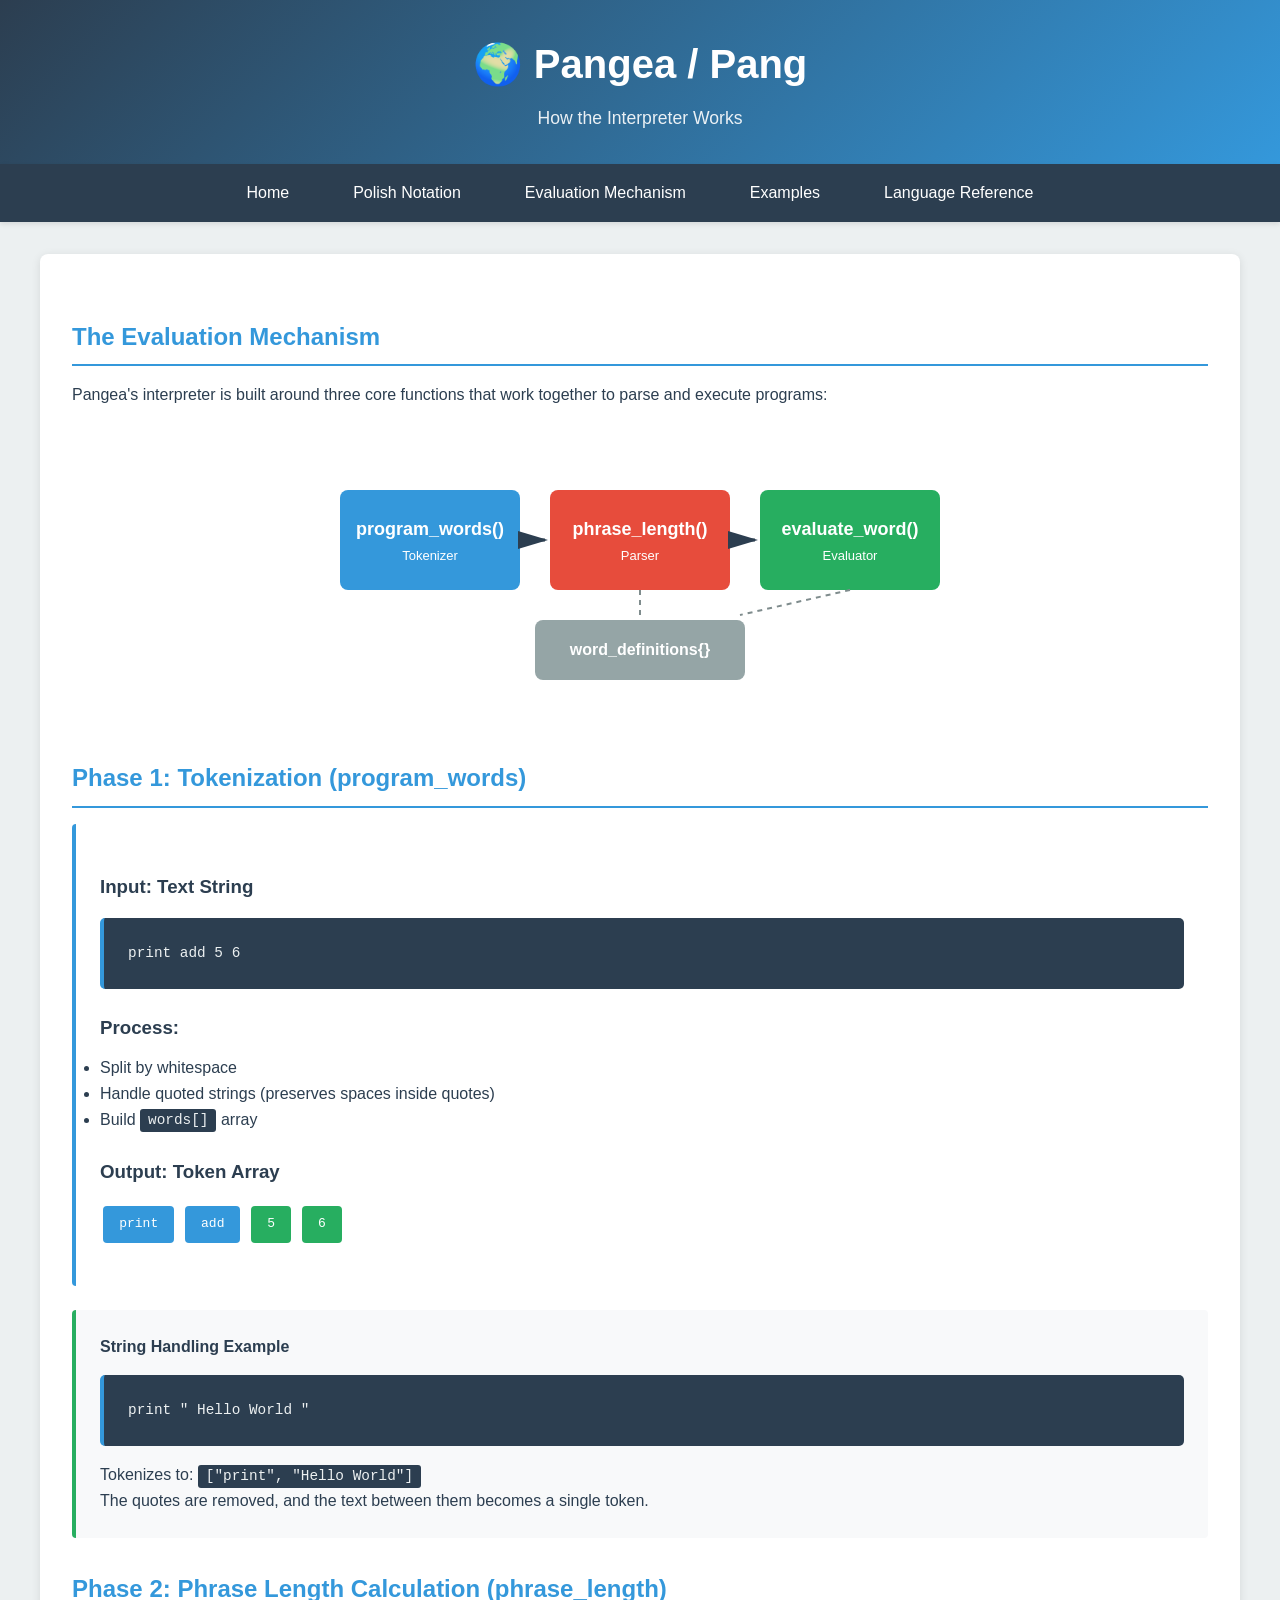
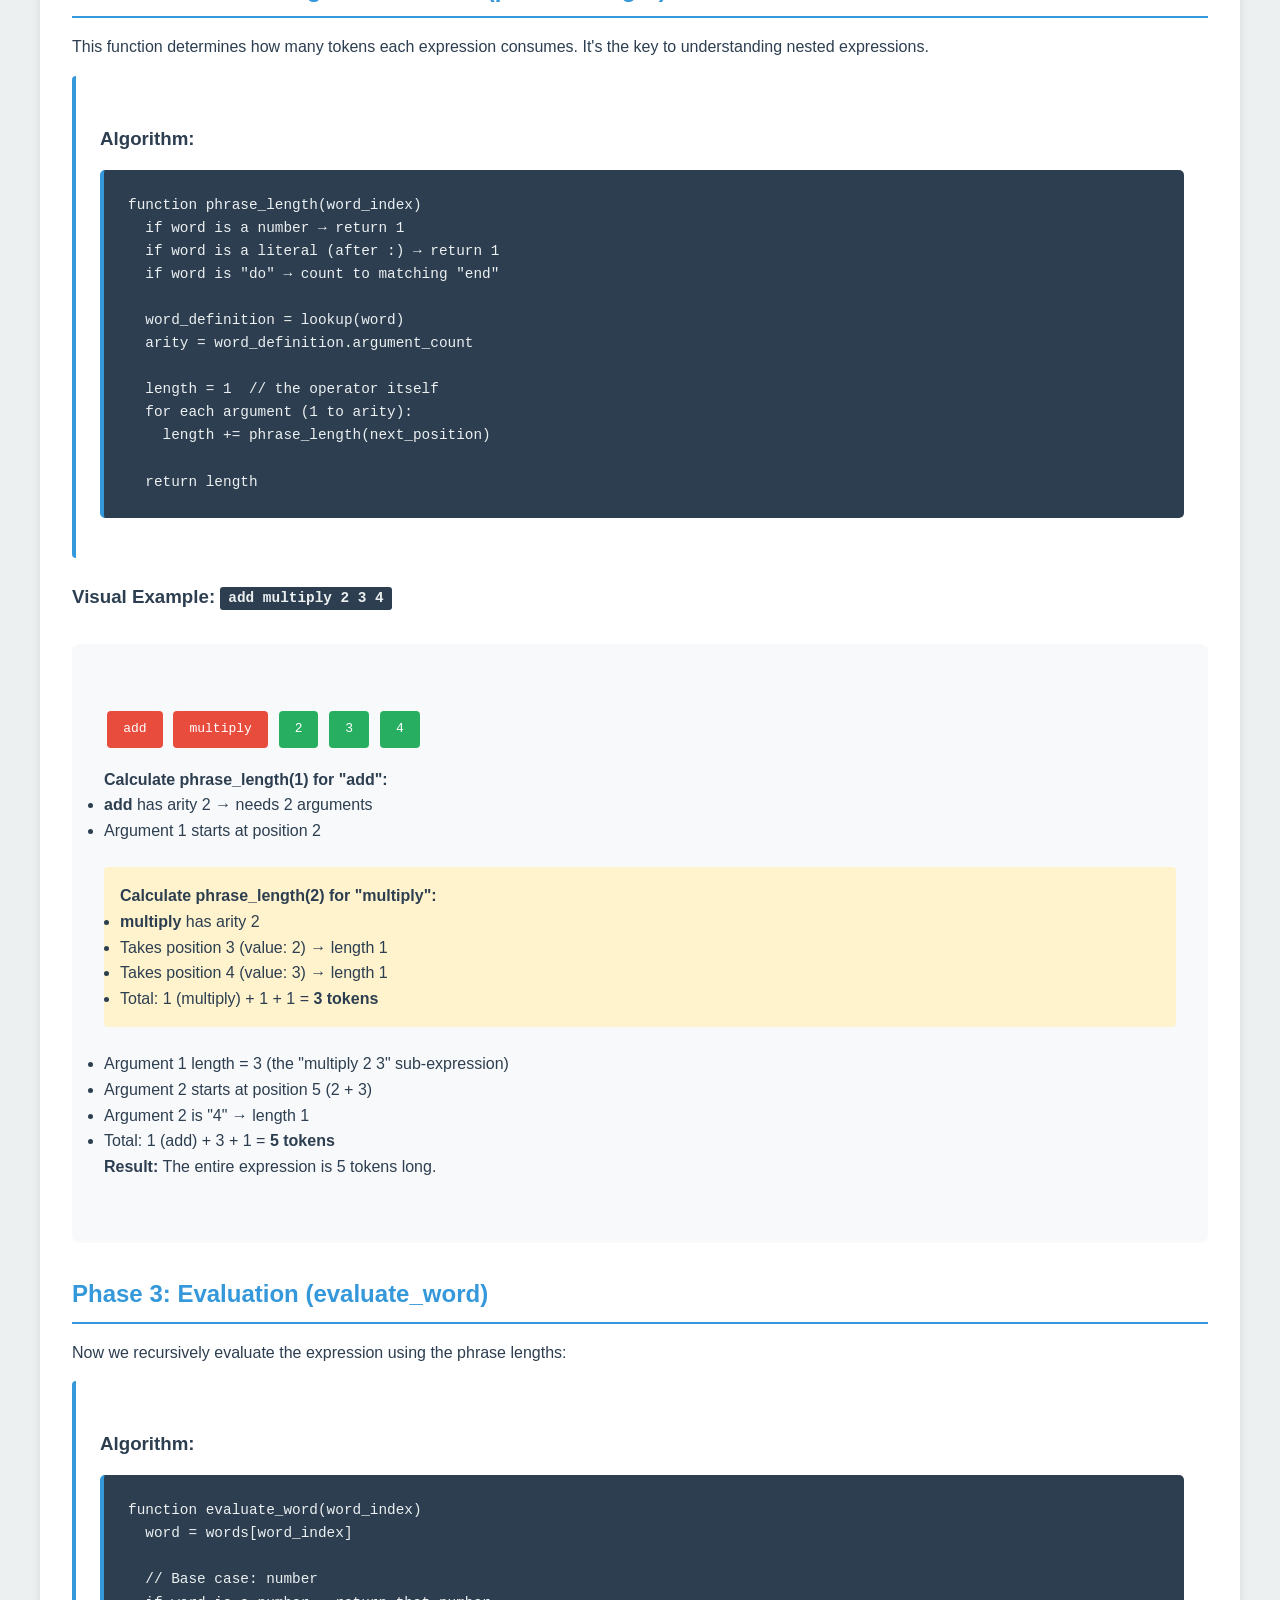
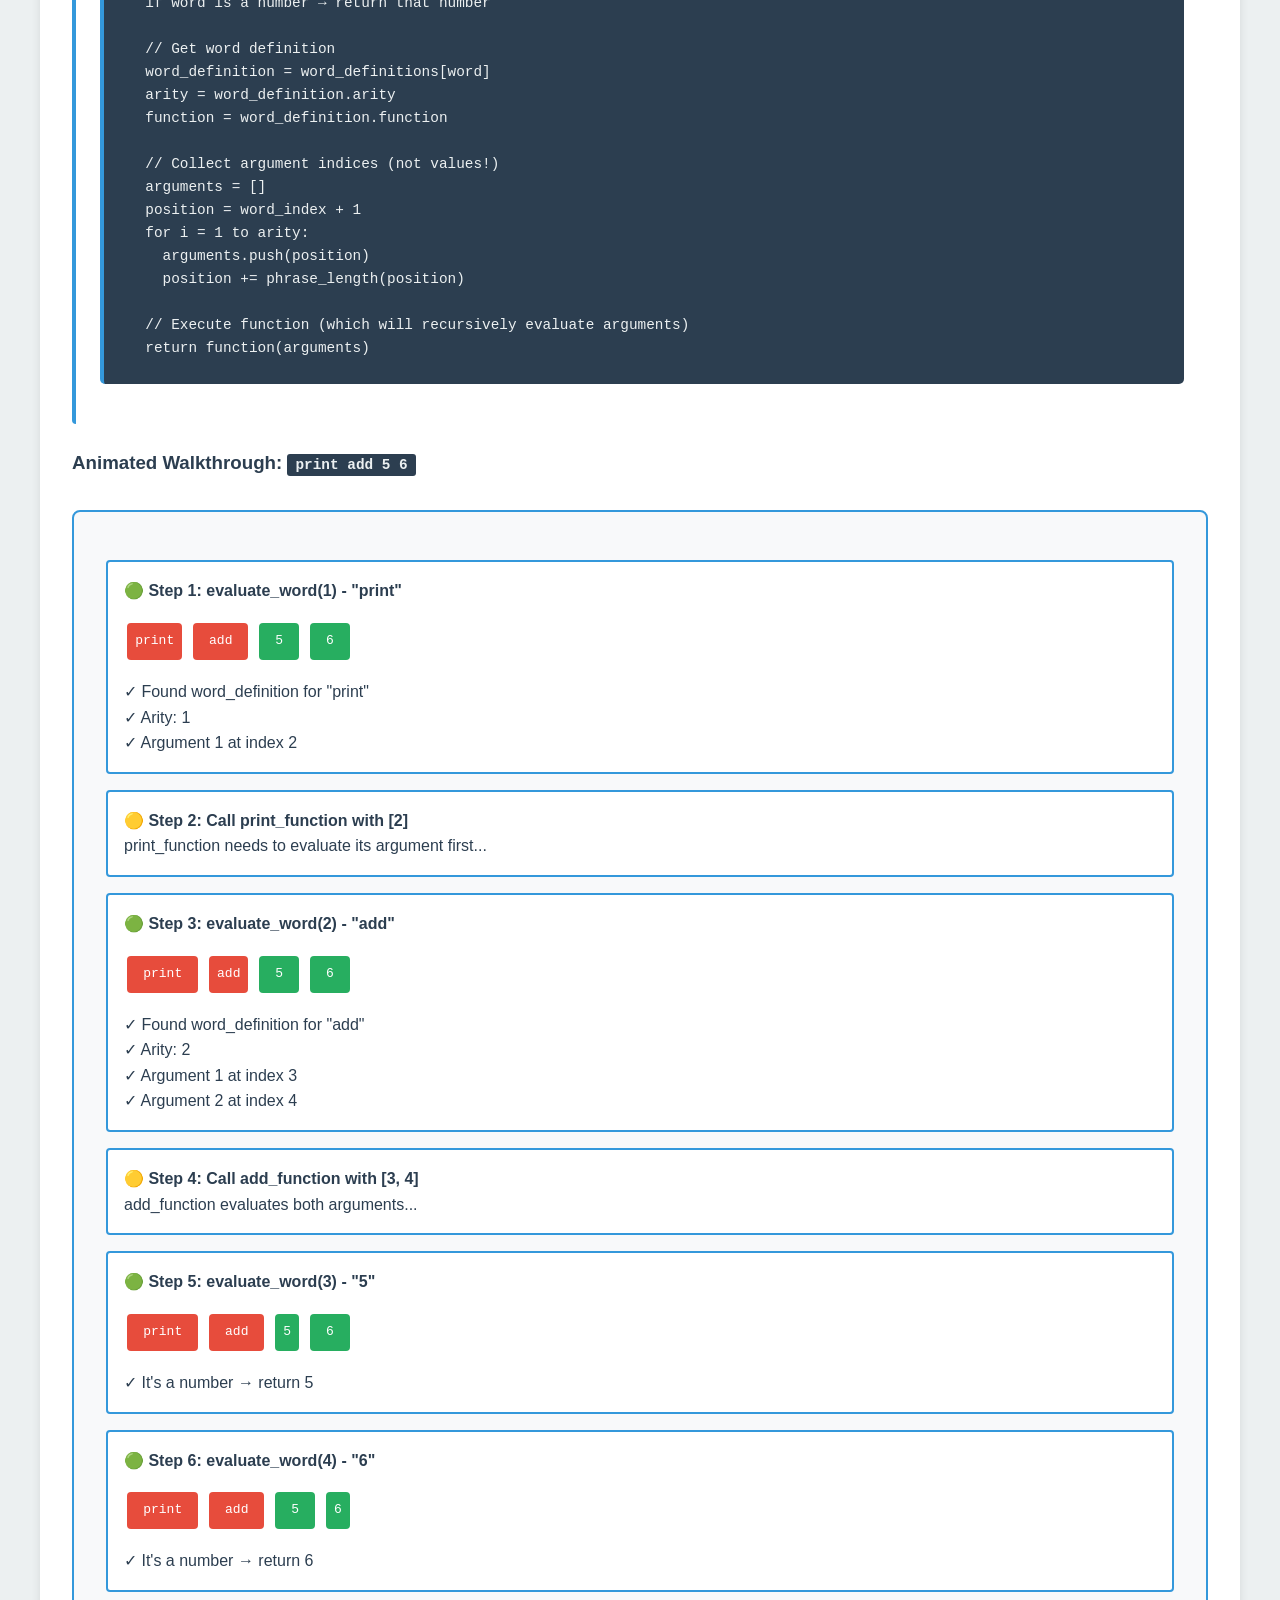
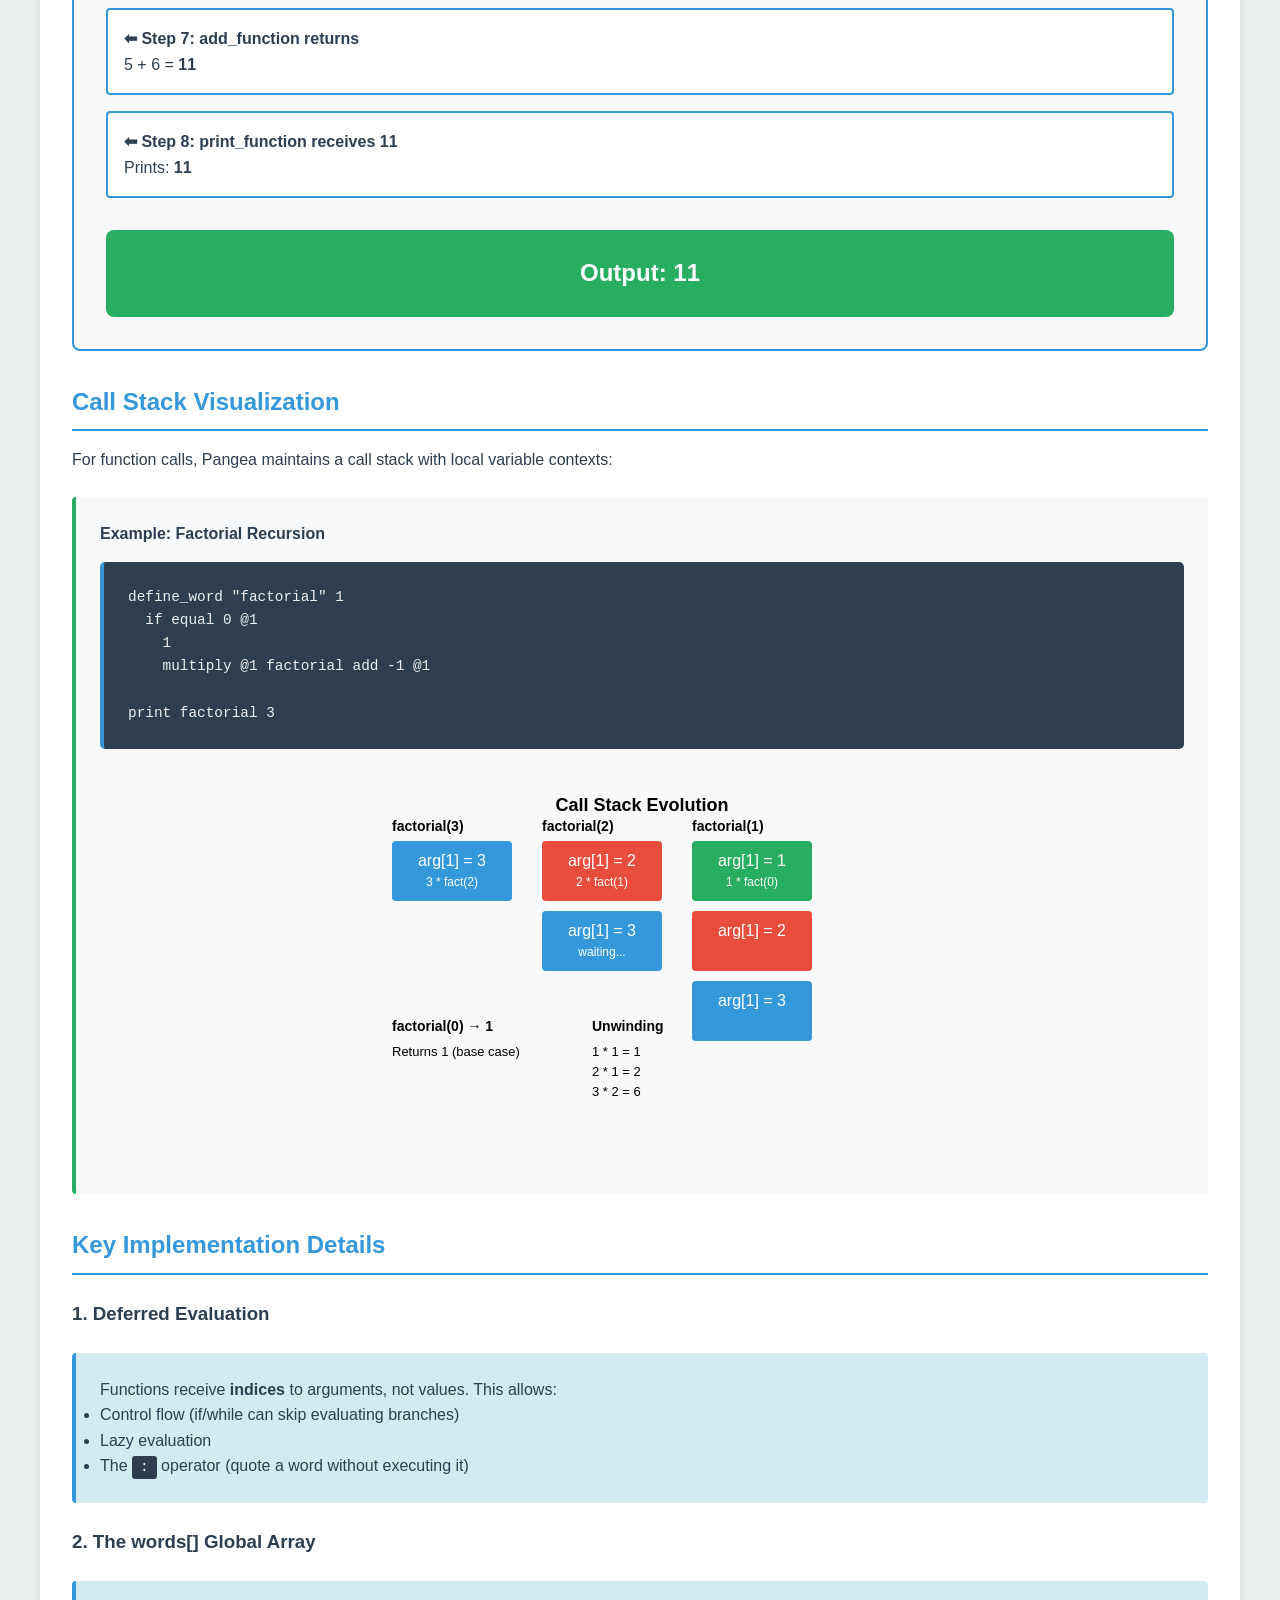
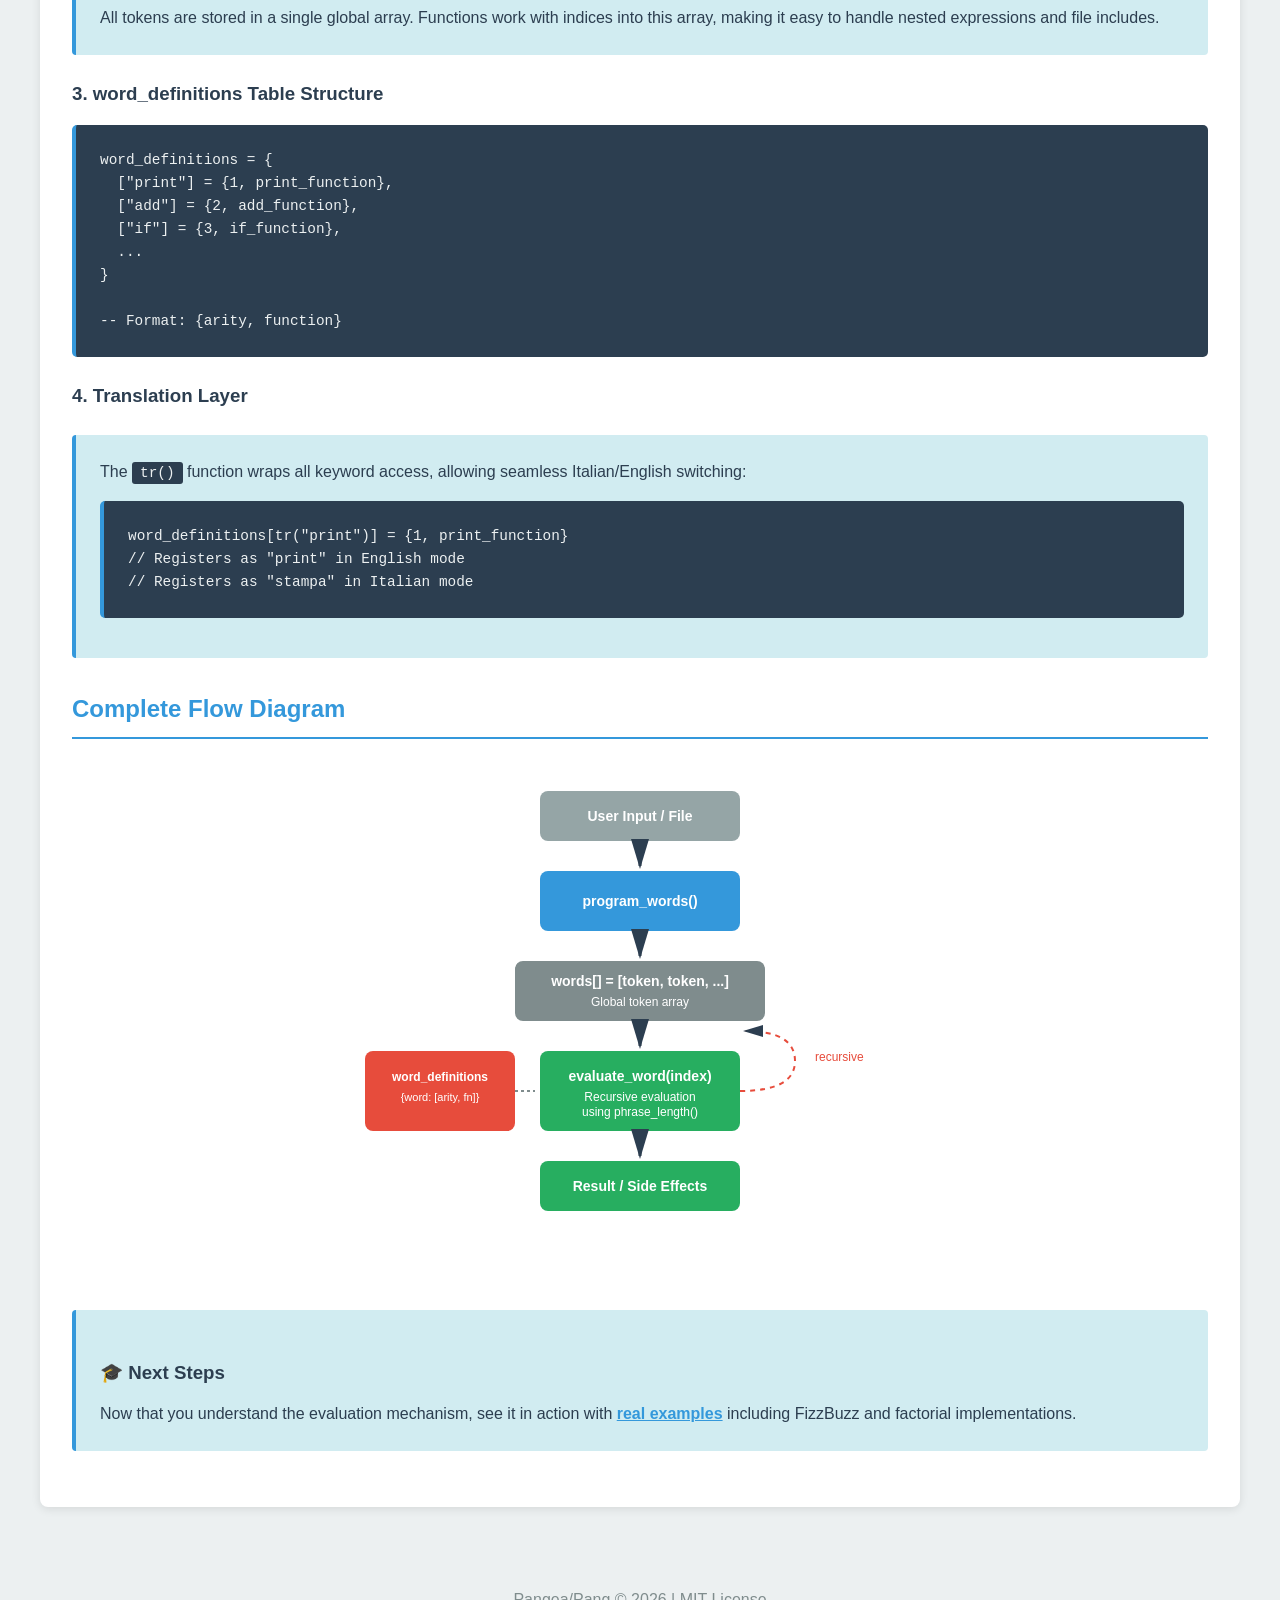
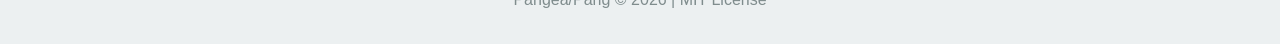
==== commit 64136c93: "docs: update examples to sugar syntax and fix outdated snippets" ====
--- a/docs/evaluation.html
+++ b/docs/evaluation.html
@@ -423,9 +423,9 @@
       <div class="example-box">
         <h4>Example: Factorial Recursion</h4>
         <pre><code>define_word "factorial" 1
-  if equal 0 argument 1
+  if equal 0 @1
     1
-    multiply argument 1 factorial add -1 argument 1
+    multiply @1 factorial add -1 @1
 
 print factorial 3</code></pre>
 
--- a/docs/css/style.css
+++ b/docs/css/style.css
@@ -45,9 +45,6 @@
 nav {
     background: var(--primary-color);
     padding: 1rem 0;
-    position: sticky;
-    top: 0;
-    z-index: 100;
     box-shadow: 0 2px 5px rgba(0, 0, 0, 0.1);
 }
 
